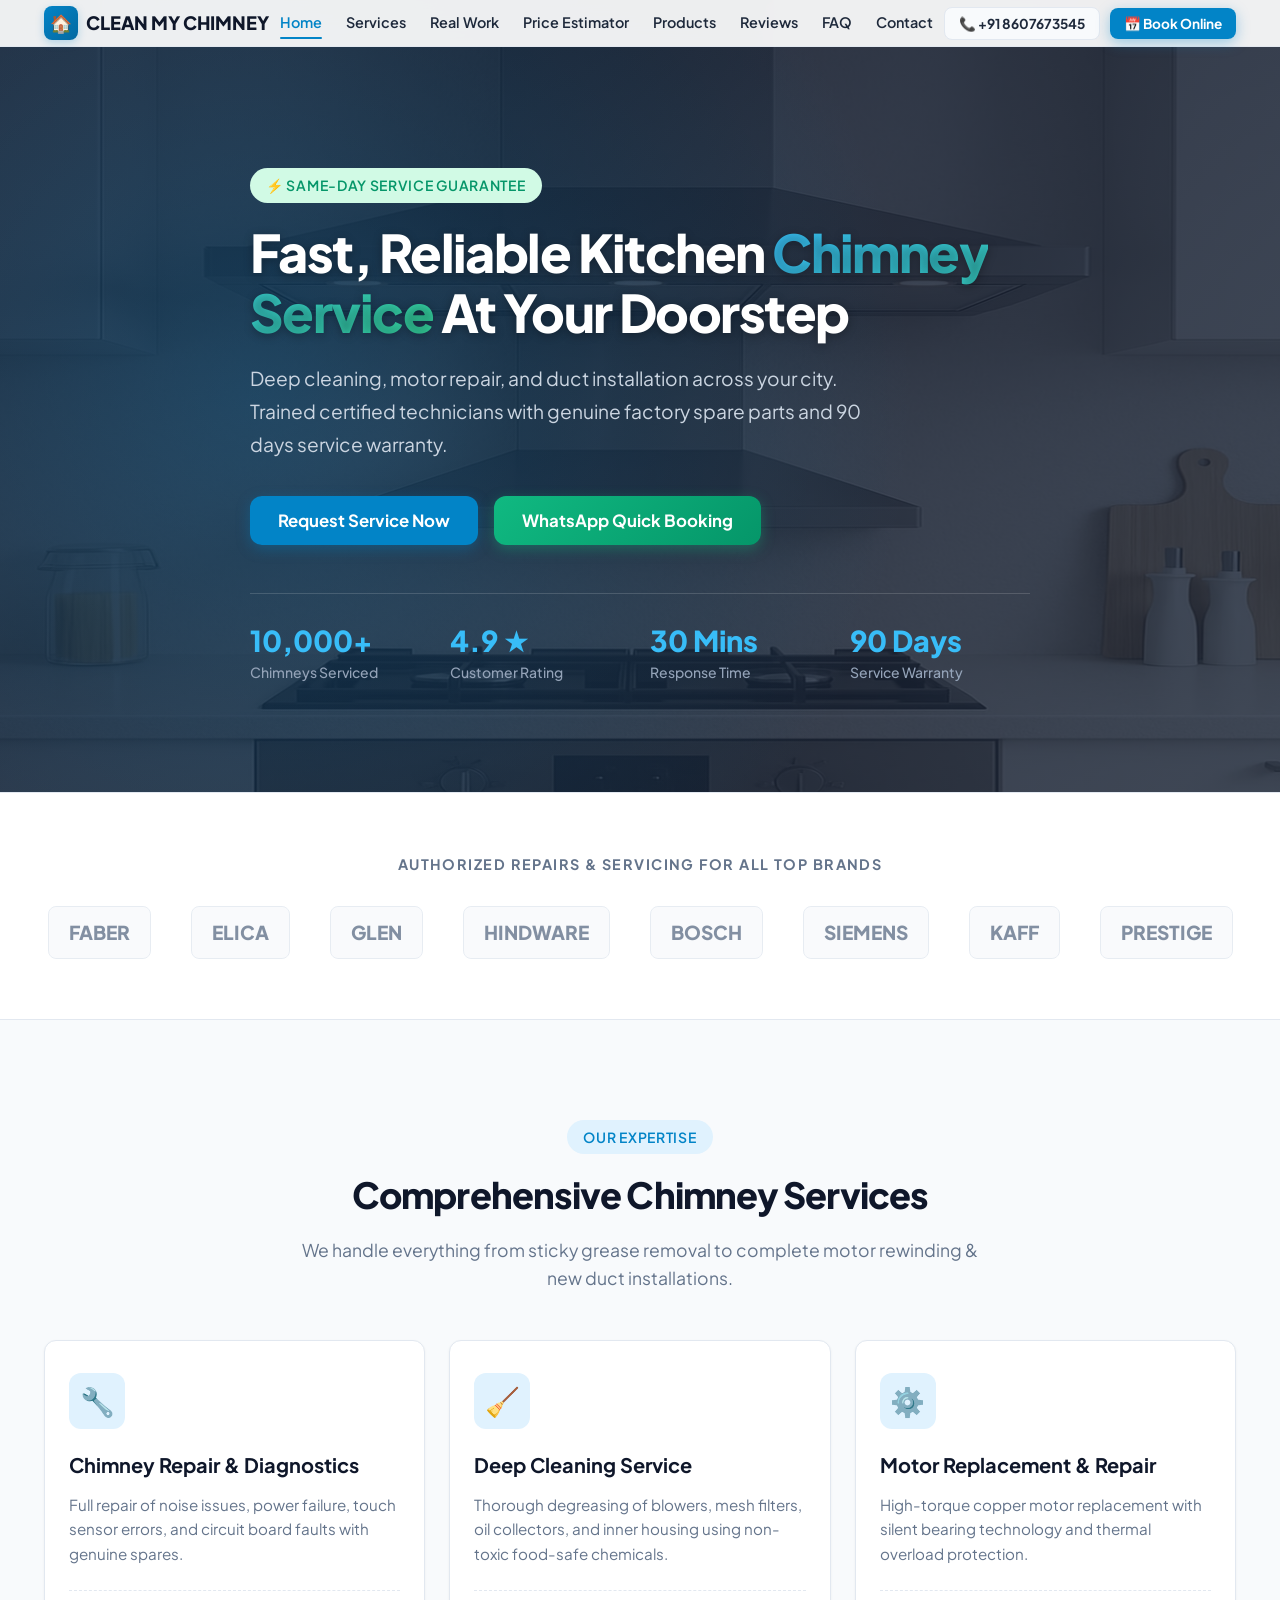
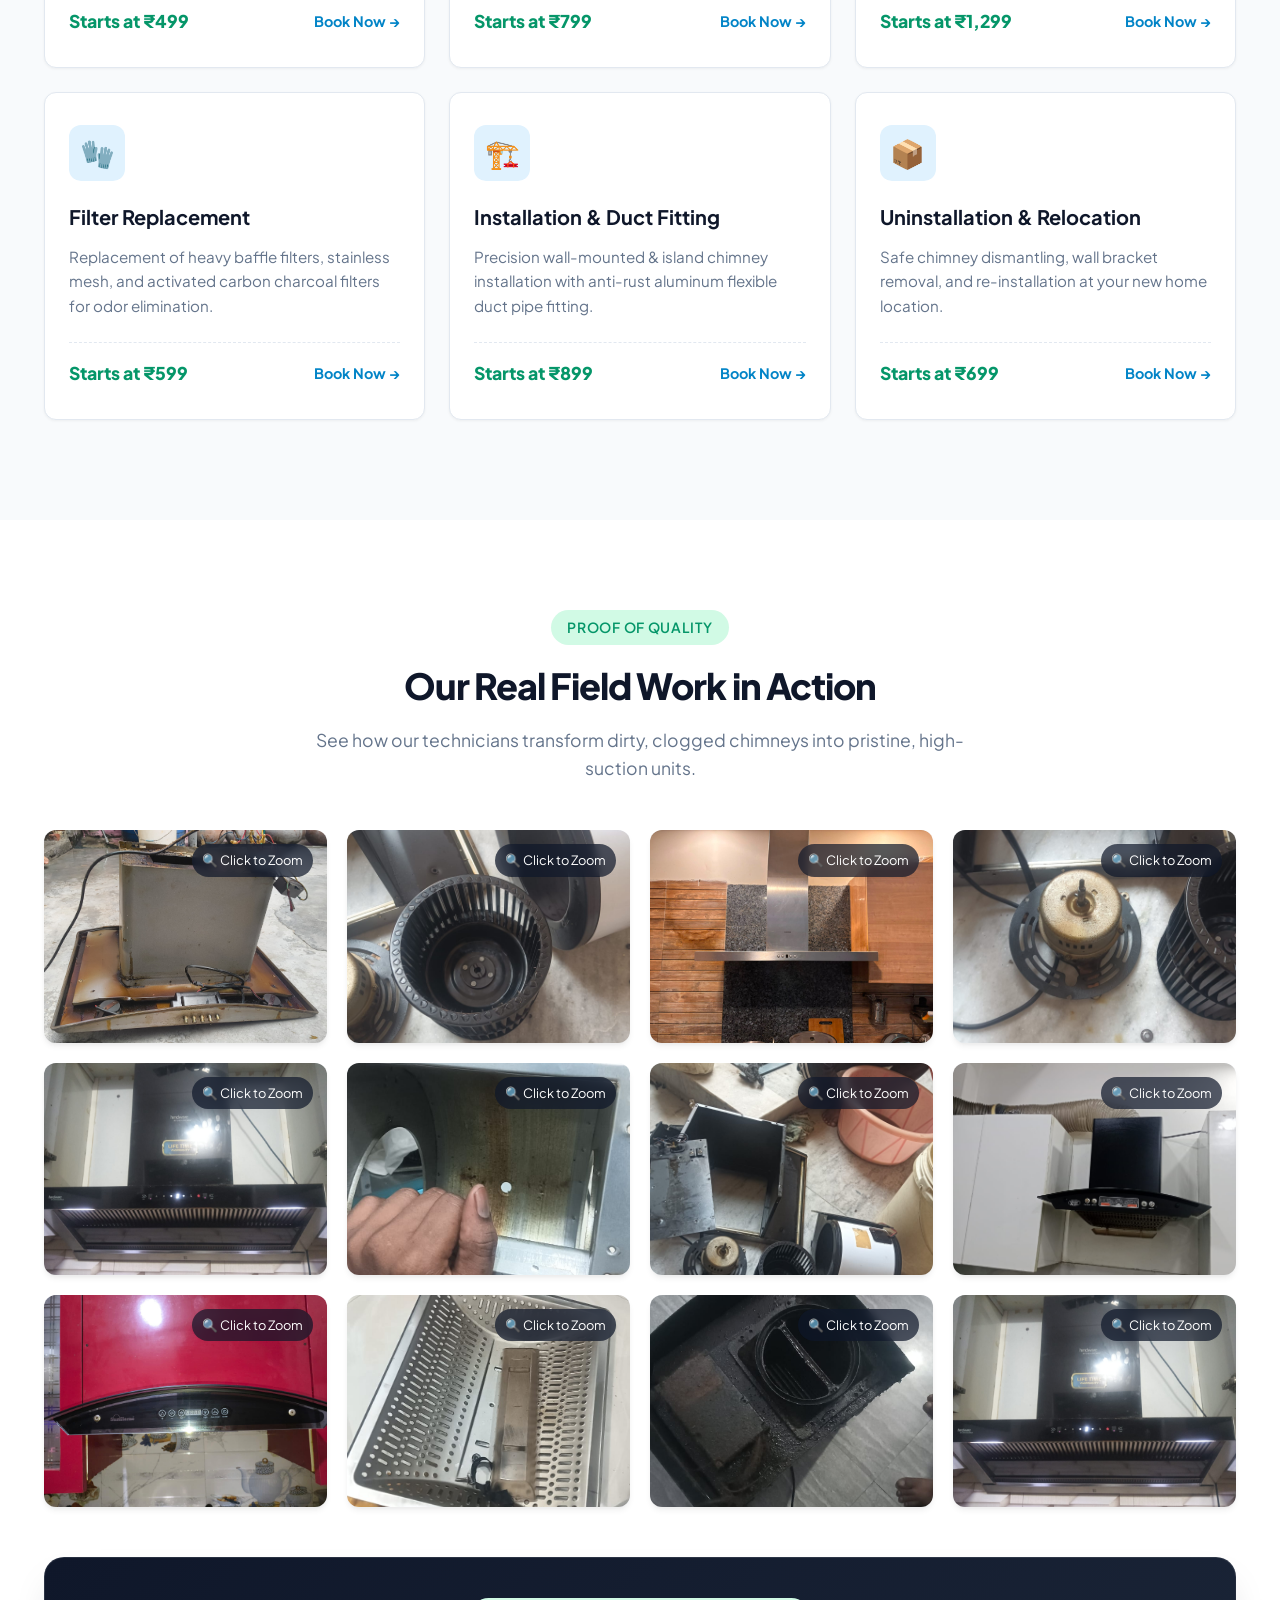
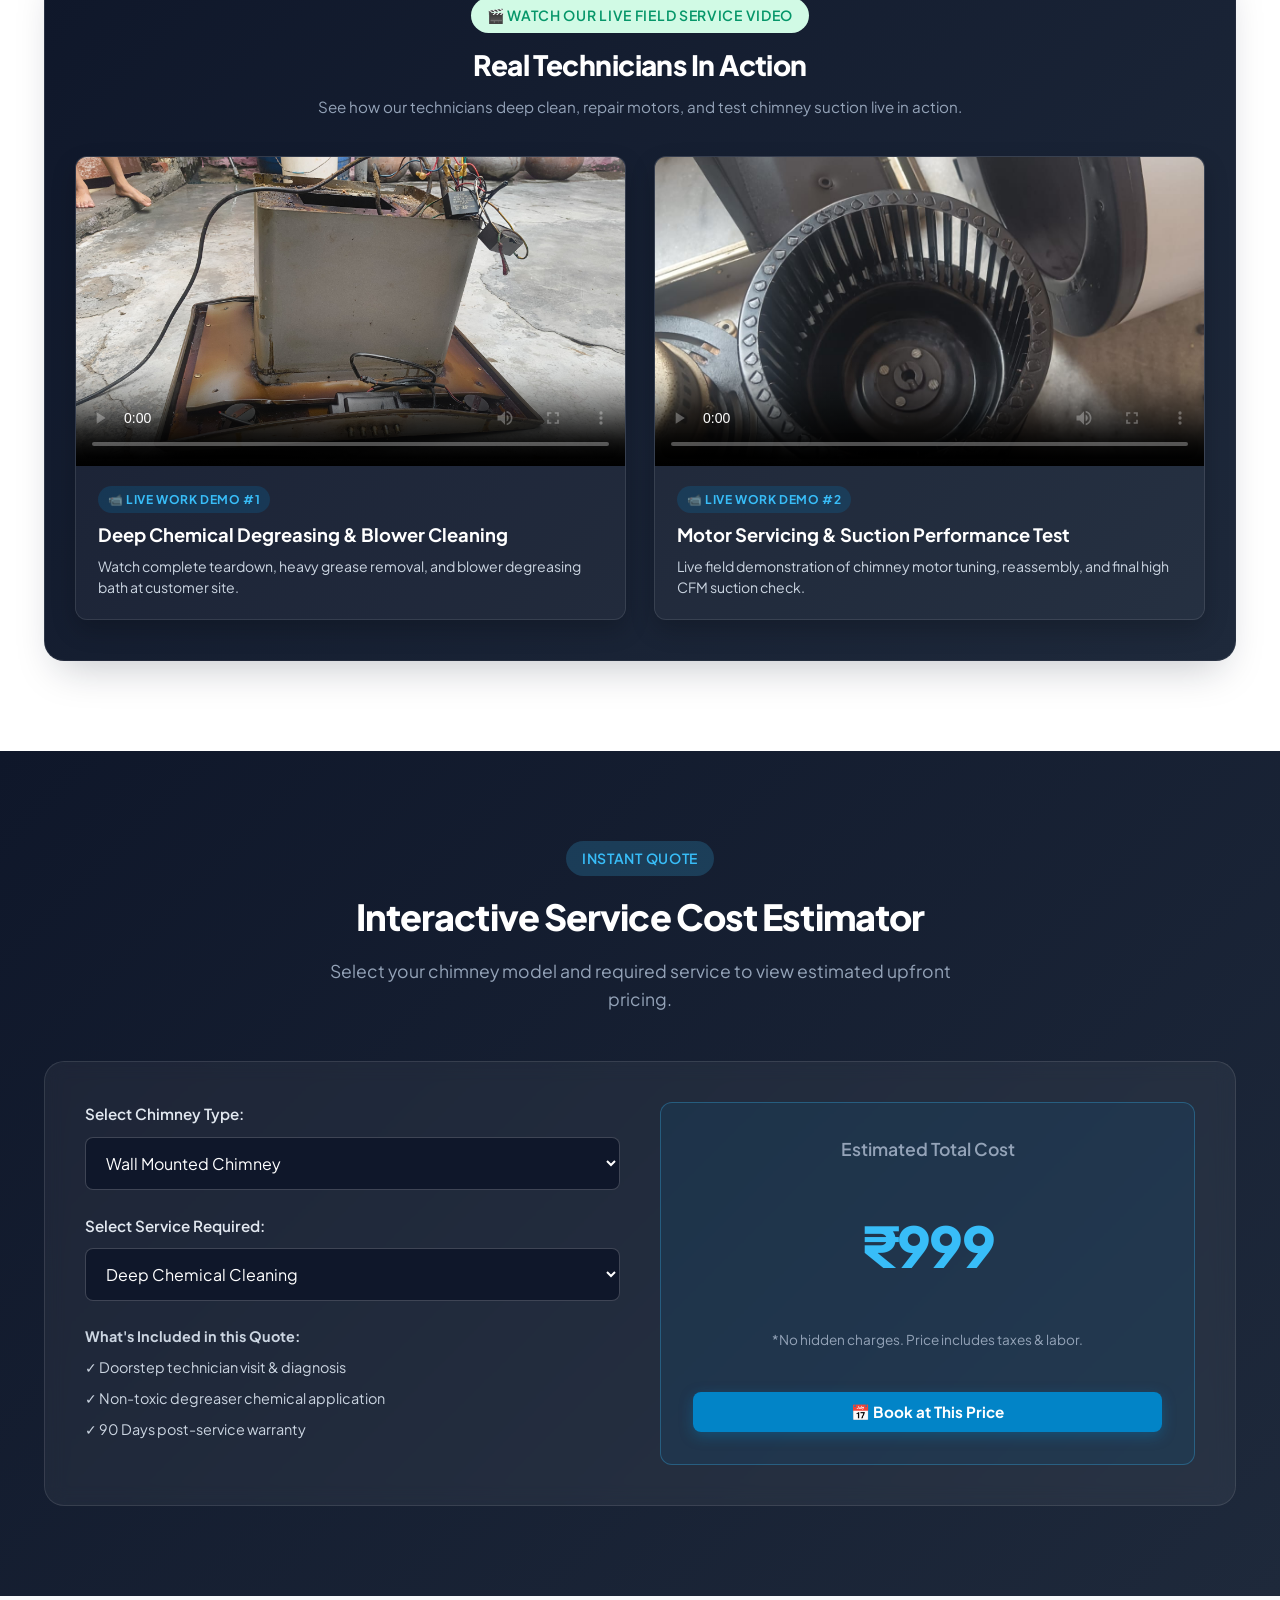
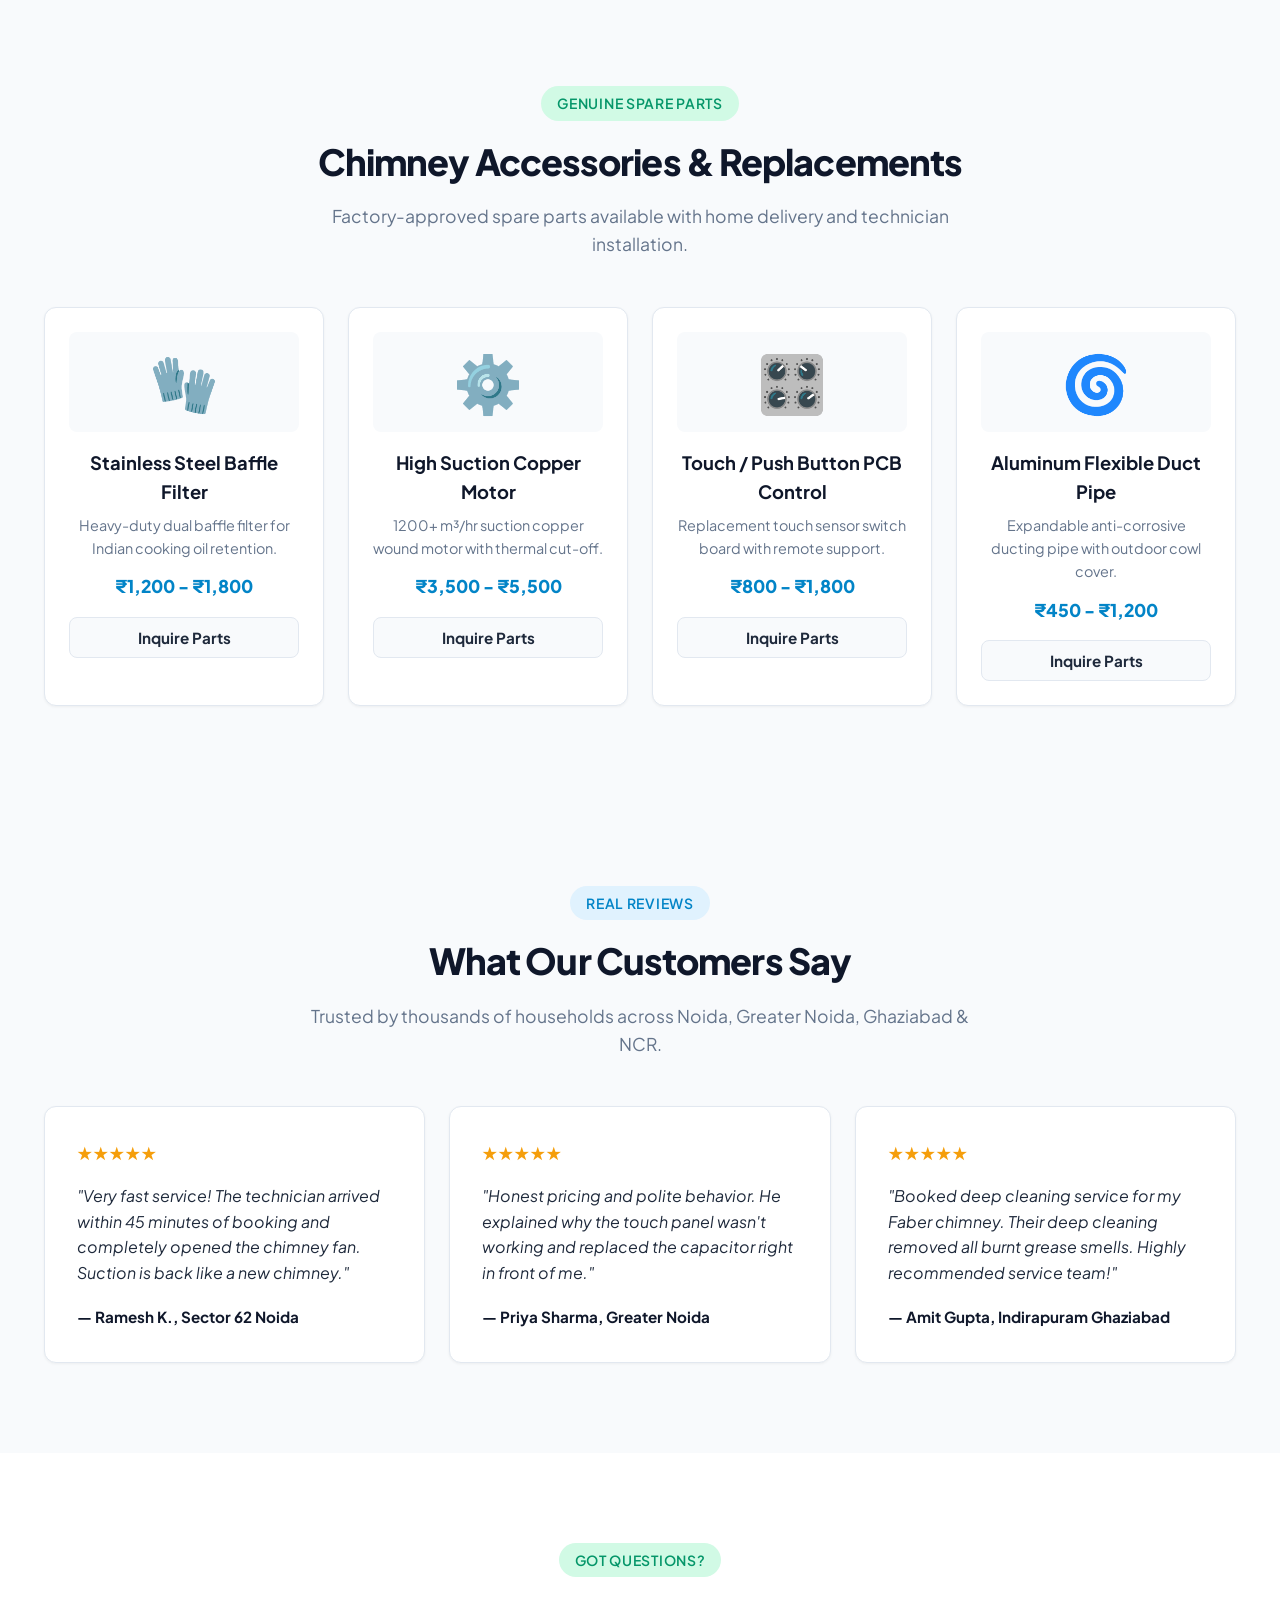
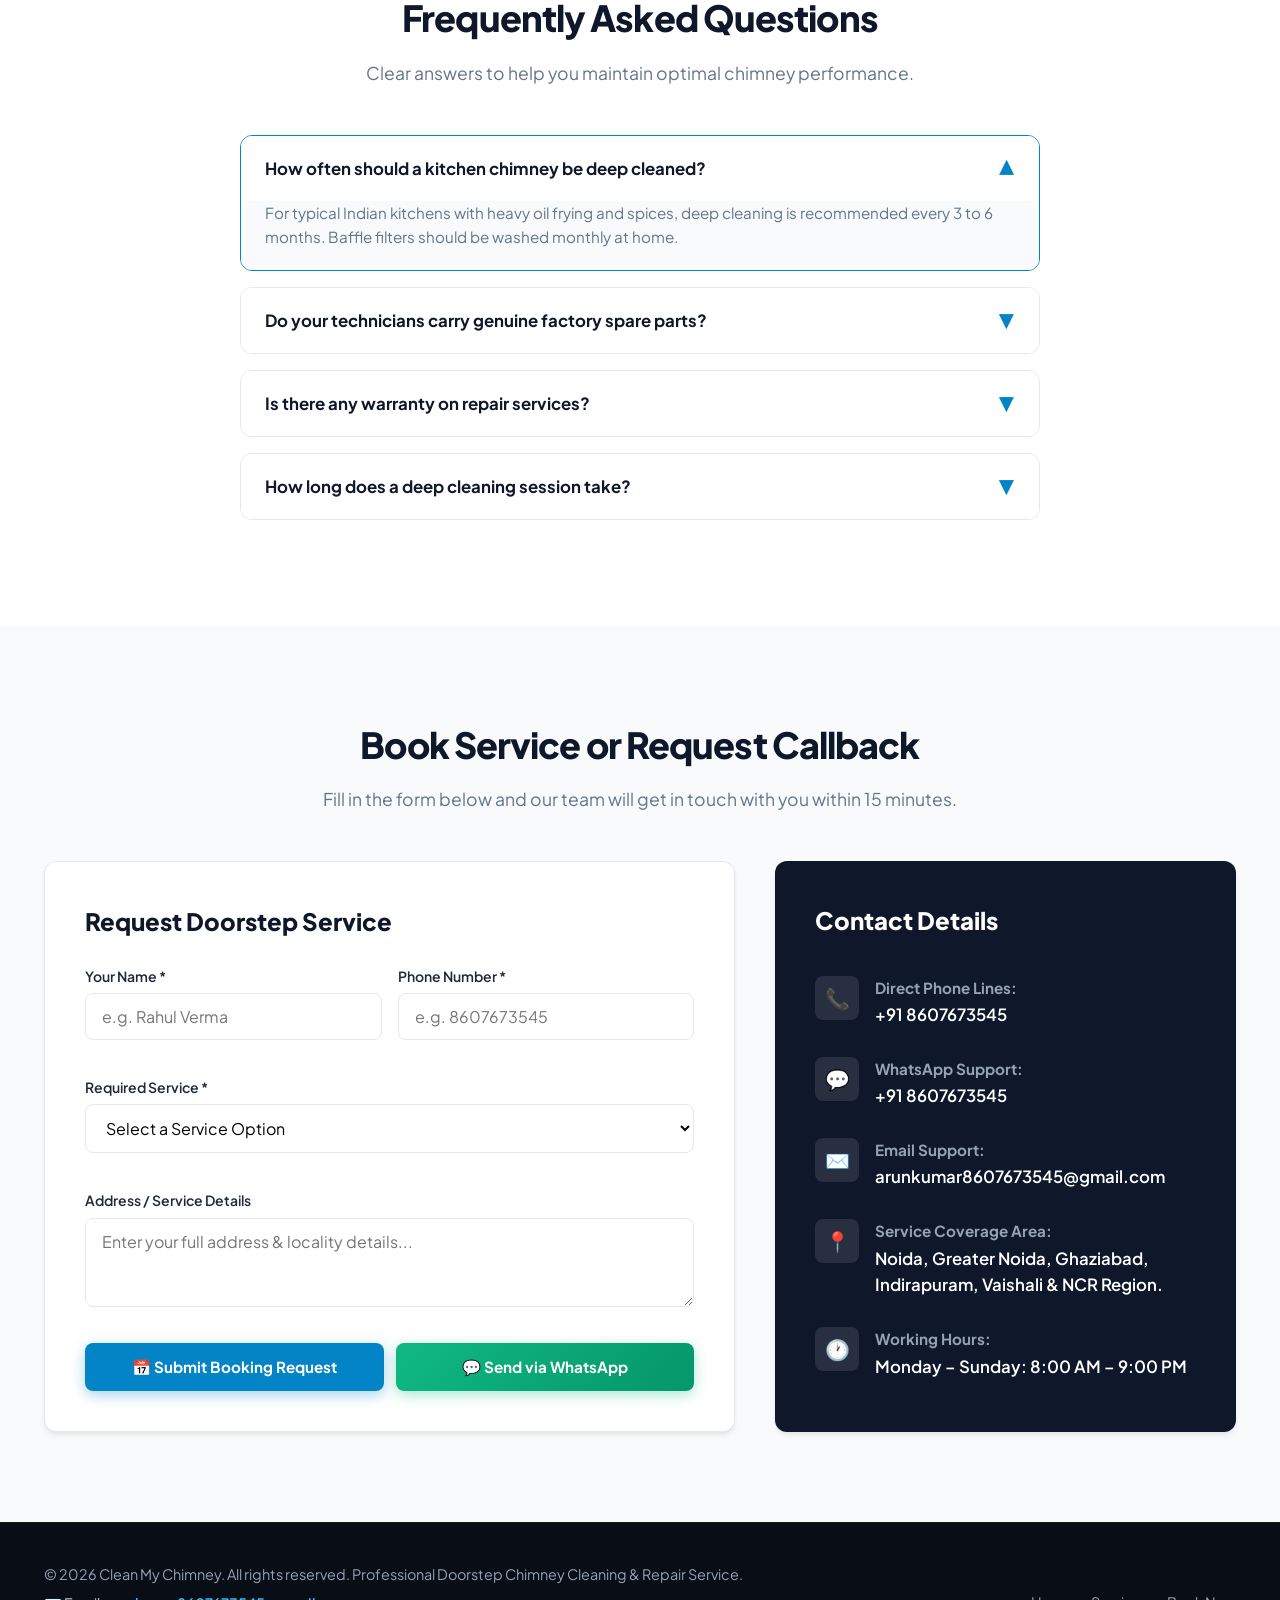
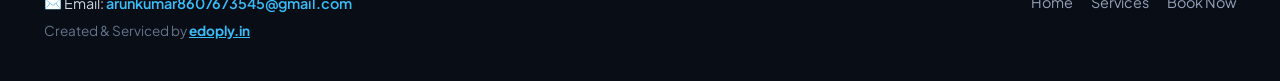
==== index.html @ 0ff50fb3 "Rename clean.html to index.html for default root homepage routing" ====
<!DOCTYPE html>
<html lang="en">

<head>
  <meta charset="UTF-8" />
  <meta name="viewport" content="width=device-width, initial-scale=1.0" />
  <title>Clean My Chimney - Professional Chimney Cleaning, Repair & Service</title>
  <meta name="description"
    content="Fast, door-step kitchen chimney cleaning, motor repair, and duct installation service. Certified technicians, genuine parts, and same-day service." />

  <!-- Fonts -->
  <link rel="preconnect" href="https://fonts.googleapis.com">
  <link rel="preconnect" href="https://fonts.gstatic.com" crossorigin>
  <link href="https://fonts.googleapis.com/css2?family=Plus+Jakarta+Sans:wght@400;500;600;700;800&display=swap"
    rel="stylesheet">

  <!-- Stylesheet -->
  <link rel="stylesheet" href="style/clean.css" />
</head>

<body>
  <!-- Navigation Bar -->
  <nav class="navbar" id="navbar">
    <div class="container">
      <div class="nav-brand" onclick="window.location.href='#home'">
        <span class="logo-icon">🏠</span>
        <span>CLEAN MY CHIMNEY</span>
      </div>

      <div class="nav-menu">
        <a href="#home" class="active">Home</a>
        <a href="#services">Services</a>
        <a href="#gallery">Real Work</a>
        <a href="#calculator">Price Estimator</a>
        <a href="#products">Products</a>
        <a href="#testimonials">Reviews</a>
        <a href="#faq">FAQ</a>
        <a href="#contact">Contact</a>
      </div>

      <div class="nav-buttons">
        <button class="btn btn-phone" onclick="window.location.href='tel:+918607673545'">
          📞 +91 8607673545
        </button>
        <button class="btn btn-book"
          onclick="document.getElementById('contact').scrollIntoView({ behavior: 'smooth' })">
          📅 Book Online
        </button>
      </div>

      <button class="mobile-toggle" id="mobileToggle" aria-label="Toggle Navigation Menu">
        ☰
      </button>
    </div>
  </nav>

  <!-- Mobile Navigation Drawer -->
  <div class="mobile-drawer" id="mobileDrawer">
    <div class="mobile-drawer-header">
      <div class="nav-brand">
        <span class="logo-icon">🏠</span>
        <span>CLEAN MY CHIMNEY</span>
      </div>
      <button class="mobile-drawer-close" id="drawerClose">✕</button>
    </div>
    <div class="mobile-drawer-menu">
      <a href="#home">Home</a>
      <a href="#services">Services</a>
      <a href="#gallery">Real Work Showcase</a>
      <a href="#calculator">Price Estimator</a>
      <a href="#products">Products & Accessories</a>
      <a href="#testimonials">Customer Reviews</a>
      <a href="#faq">Frequently Asked Questions</a>
      <a href="#contact">Contact & Booking</a>
    </div>
    <div style="margin-top: auto; display: flex; flex-direction: column; gap: 10px;">
      <button class="btn btn-phone" onclick="window.location.href='tel:+918607673545'">📞 Call Support</button>
      <button class="btn btn-whatsapp" onclick="window.open('https://wa.me/918607673545', '_blank')">💬 WhatsApp
        Us</button>
    </div>
  </div>
  <div class="drawer-backdrop" id="drawerBackdrop"></div>

  <!-- Hero Section -->
  <section class="hero" id="home">
    <div class="hero-overlay"></div>
    <div class="container">
      <div class="hero-content">
        <div class="hero-badge">
          <span class="badge badge-accent">⚡ Same-Day Service Guarantee</span>
        </div>
        <h1>Fast, Reliable Kitchen <span>Chimney Service</span> At Your Doorstep</h1>
        <p>
          Deep cleaning, motor repair, and duct installation across your city.
          Trained certified technicians with genuine factory spare parts and 90 days service warranty.
        </p>

        <div class="hero-ctas">
          <button class="btn btn-book"
            onclick="document.getElementById('contact').scrollIntoView({ behavior: 'smooth' })">
            Request Service Now
          </button>
          <button class="btn btn-whatsapp"
            onclick="window.open('https://wa.me/918607673545?text=Hi%2C%20I%20want%20to%20book%20a%20Chimney%20Service', '_blank')">
            WhatsApp Quick Booking
          </button>
        </div>

        <div class="stats-bar">
          <div class="stat-item">
            <span class="stat-number">10,000+</span>
            <span class="stat-label">Chimneys Serviced</span>
          </div>
          <div class="stat-item">
            <span class="stat-number">4.9 ★</span>
            <span class="stat-label">Customer Rating</span>
          </div>
          <div class="stat-item">
            <span class="stat-number">30 Mins</span>
            <span class="stat-label">Response Time</span>
          </div>
          <div class="stat-item">
            <span class="stat-number">90 Days</span>
            <span class="stat-label">Service Warranty</span>
          </div>
        </div>
      </div>
    </div>
  </section>

  <!-- Brands Section -->
  <div class="brands-section">
    <div class="container">
      <p class="brands-title">Authorized Repairs & Servicing For All Top Brands</p>
      <div class="brands-flex">
        <span class="brand-pill">FABER</span>
        <span class="brand-pill">ELICA</span>
        <span class="brand-pill">GLEN</span>
        <span class="brand-pill">HINDWARE</span>
        <span class="brand-pill">BOSCH</span>
        <span class="brand-pill">SIEMENS</span>
        <span class="brand-pill">KAFF</span>
        <span class="brand-pill">PRESTIGE</span>
      </div>
    </div>
  </div>

  <!-- Services Section -->
  <section class="services" id="services">
    <div class="container">
      <div class="badge badge-primary" style="margin: 0 auto 12px; display: table;">Our Expertise</div>
      <h2 class="section-title">Comprehensive Chimney Services</h2>
      <p class="section-subtitle">
        We handle everything from sticky grease removal to complete motor rewinding & new duct installations.
      </p>

      <div class="services-grid">
        <div class="service-card">
          <div class="service-icon">🔧</div>
          <h3>Chimney Repair & Diagnostics</h3>
          <p>Full repair of noise issues, power failure, touch sensor errors, and circuit board faults with genuine
            spares.</p>
          <div class="service-card-footer">
            <span class="service-price">Starts at ₹499</span>
            <button class="btn-link" onclick="selectServiceAndBook('repair')">Book Now →</button>
          </div>
        </div>

        <div class="service-card">
          <div class="service-icon">🧹</div>
          <h3>Deep Cleaning Service</h3>
          <p>Thorough degreasing of blowers, mesh filters, oil collectors, and inner housing using non-toxic food-safe
            chemicals.</p>
          <div class="service-card-footer">
            <span class="service-price">Starts at ₹799</span>
            <button class="btn-link" onclick="selectServiceAndBook('cleaning')">Book Now →</button>
          </div>
        </div>

        <div class="service-card">
          <div class="service-icon">⚙️</div>
          <h3>Motor Replacement & Repair</h3>
          <p>High-torque copper motor replacement with silent bearing technology and thermal overload protection.</p>
          <div class="service-card-footer">
            <span class="service-price">Starts at ₹1,299</span>
            <button class="btn-link" onclick="selectServiceAndBook('motor')">Book Now →</button>
          </div>
        </div>


        <div class="service-card">
          <div class="service-icon">🧤</div>
          <h3>Filter Replacement</h3>
          <p>Replacement of heavy baffle filters, stainless mesh, and activated carbon charcoal filters for odor
            elimination.</p>
          <div class="service-card-footer">
            <span class="service-price">Starts at ₹599</span>
            <button class="btn-link" onclick="selectServiceAndBook('filter')">Book Now →</button>
          </div>
        </div>

        <div class="service-card">
          <div class="service-icon">🏗️</div>
          <h3>Installation & Duct Fitting</h3>
          <p>Precision wall-mounted & island chimney installation with anti-rust aluminum flexible duct pipe fitting.
          </p>
          <div class="service-card-footer">
            <span class="service-price">Starts at ₹899</span>
            <button class="btn-link" onclick="selectServiceAndBook('installation')">Book Now →</button>
          </div>
        </div>

        <div class="service-card">
          <div class="service-icon">📦</div>
          <h3>Uninstallation & Relocation</h3>
          <p>Safe chimney dismantling, wall bracket removal, and re-installation at your new home location.</p>
          <div class="service-card-footer">
            <span class="service-price">Starts at ₹699</span>
            <button class="btn-link" onclick="selectServiceAndBook('relocation')">Book Now →</button>
          </div>
        </div>
      </div>
    </div>
  </section>

  <!-- Real Work Showcase Gallery -->
  <section class="gallery-section" id="gallery">
    <div class="container">
      <div class="badge badge-accent" style="margin: 0 auto 12px; display: table;">Proof of Quality</div>
      <h2 class="section-title">Our Real Field Work in Action</h2>
      <p class="section-subtitle">
        See how our technicians transform dirty, clogged chimneys into pristine, high-suction units.
      </p>

      <div class="gallery-grid">
        <div class="gallery-item" data-img="images/1.jpeg" data-title="Deep Chimney Disassembly & Grease Scraping"
          data-desc="Complete teardown of oil-choked hood to restore internal airflow.">
          <img src="images/1.jpeg" alt="Chimney Service Disassembly" loading="lazy" />
          <span class="zoom-badge">🔍 Click to Zoom</span>
          <div class="gallery-overlay">
            <div class="gallery-title">Grease Scraping & Disassembly</div>
            <div class="gallery-desc">Full internal overhaul during servicing</div>
          </div>
        </div>

        <div class="gallery-item" data-img="images/2.jpeg" data-title="Blower Fan & Housing Degreasing"
          data-desc="Removal of heavy carbon sludge from suction fan blades to restore full CFM power.">
          <img src="images/2.jpeg" alt="Blower Fan Cleaning" loading="lazy" />
          <span class="zoom-badge">🔍 Click to Zoom</span>
          <div class="gallery-overlay">
            <div class="gallery-title">Blower Fan & Motor Housing</div>
            <div class="gallery-desc">Deep cleaning of heavy oil build-up</div>
          </div>
        </div>

        <div class="gallery-item" data-img="images/3.jpeg" data-title="Clean Installed Siemens Chimney"
          data-desc="Finished wall-mounted stainless steel chimney installation with pristine wall tiling match.">
          <img src="images/3.jpeg" alt="Installed Siemens Chimney" loading="lazy" />
          <span class="zoom-badge">🔍 Click to Zoom</span>
          <div class="gallery-overlay">
            <div class="gallery-title">Finished Kitchen Installation</div>
            <div class="gallery-desc">Flawless setup with concealed ducting</div>
          </div>
        </div>

        <div class="gallery-item" data-img="images/4.jpeg" data-title="Motor Shaft & Bearing Servicing"
          data-desc="Precision inspection and lubrication of chimney motor rotor to eliminate humming noise.">
          <img src="images/4.jpeg" alt="Motor Shaft Servicing" loading="lazy" />
          <span class="zoom-badge">🔍 Click to Zoom</span>
          <div class="gallery-overlay">
            <div class="gallery-title">Motor & Rotor Tuning</div>
            <div class="gallery-desc">Replacing faulty bearings & noisy motors</div>
          </div>
        </div>

        <div class="gallery-item" data-img="images/5.jpeg" data-title="Chemical Pressure Cleaning & Wash"
          data-desc="Deep degreasing bath and high-pressure chemical wash to dissolve stubborn grease.">
          <img src="images/5.jpeg" alt="Chemical Pressure Cleaning" loading="lazy" />
          <span class="zoom-badge">🔍 Click to Zoom</span>
          <div class="gallery-overlay">
            <div class="gallery-title">Chemical Washing & Degreasing</div>
            <div class="gallery-desc">Removing heavy oil and carbon grime</div>
          </div>
        </div>

        <div class="gallery-item" data-img="images/6.jpeg" data-title="Exhaust Duct Pipe Fitting & Seal"
          data-desc="Fitting durable, anti-rust flexible aluminum ducting pipe for smooth smoke extraction.">
          <img src="images/6.jpeg" alt="Duct Pipe Fitting" loading="lazy" />
          <span class="zoom-badge">🔍 Click to Zoom</span>
          <div class="gallery-overlay">
            <div class="gallery-title">Aluminum Duct Pipe Installation</div>
            <div class="gallery-desc">Leak-proof pipe fitting & outdoor cowl</div>
          </div>
        </div>

        <div class="gallery-item" data-img="images/7.jpeg" data-title="Baffle Filter & Oil Collector Cleaning"
          data-desc="Deep scrubbing and thermal treatment of stainless steel baffle filters.">
          <img src="images/7.jpeg" alt="Baffle Filter Cleaning" loading="lazy" />
          <span class="zoom-badge">🔍 Click to Zoom</span>
          <div class="gallery-overlay">
            <div class="gallery-title">Filter & Oil Tray Restoration</div>
            <div class="gallery-desc">100% degreased baffle filter grid</div>
          </div>
        </div>

        <div class="gallery-item" data-img="images/8.jpeg" data-title="Motor Capacitor & Wiring Repair"
          data-desc="Testing electrical circuit board, switch contacts, and replacing failed capacitor units.">
          <img src="images/8.jpeg" alt="Motor Electrical Wiring Repair" loading="lazy" />
          <span class="zoom-badge">🔍 Click to Zoom</span>
          <div class="gallery-overlay">
            <div class="gallery-title">Circuit & Electrical Repair</div>
            <div class="gallery-desc">Replacing PCB, capacitor & power cord</div>
          </div>
        </div>

        <div class="gallery-item" data-img="images/9.jpeg" data-title="Comprehensive Doorstep Servicing"
          data-desc="Complete breakdown, cleaning, and restoration performed directly at customer doorstep.">
          <img src="images/9.jpeg" alt="Doorstep Service Work" loading="lazy" />
          <span class="zoom-badge">🔍 Click to Zoom</span>
          <div class="gallery-overlay">
            <div class="gallery-title">On-Site Doorstep Service</div>
            <div class="gallery-desc">Professional field work in progress</div>
          </div>
        </div>

        <div class="gallery-item" data-img="images/10.jpeg" data-title="Touch Switch Panel & Auto-Clean Calibration"
          data-desc="Recalibrating motion sensors and touch keypads for smooth speed control.">
          <img src="images/10.jpeg" alt="Touch Control Switch Servicing" loading="lazy" />
          <span class="zoom-badge">🔍 Click to Zoom</span>
          <div class="gallery-overlay">
            <div class="gallery-title">Touch Switch & Sensor Setup</div>
            <div class="gallery-desc">Fixing key responsiveness & motion sensor</div>
          </div>
        </div>

        <div class="gallery-item" data-img="images/11.jpeg" data-title="Final Reassembly & Suction Testing"
          data-desc="Quality check ensuring maximum suction CFM output, silent operation, and zero smoke leak.">
          <img src="images/11.jpeg" alt="Final Reassembly & Testing" loading="lazy" />
          <span class="zoom-badge">🔍 Click to Zoom</span>
          <div class="gallery-overlay">
            <div class="gallery-title">Final Quality & Airflow Check</div>
            <div class="gallery-desc">Restored to factory suction performance</div>
          </div>
        </div>

        <div class="gallery-item" data-img="images/12.jpeg" data-title="Complete Chimney Service & Deep Polish"
          data-desc="Thorough outer body degreasing, glass shining, and post-service sanitation.">
          <img src="images/12.jpeg" alt="Complete Chimney Cleaning & Polish" loading="lazy" />
          <span class="zoom-badge">🔍 Click to Zoom</span>
          <div class="gallery-overlay">
            <div class="gallery-title">Deep Cleaning & Polish Finish</div>
            <div class="gallery-desc">Pristine look & restored suction</div>
          </div>
        </div>
      </div>

      <!-- Featured Video Showcase Grid -->
      <div class="video-showcase-container">
        <div class="video-showcase-header">
          <span class="badge badge-accent">🎬 Watch Our Live Field Service Video</span>
          <h3 class="video-showcase-title">Real Technicians In Action</h3>
          <p class="video-showcase-subtitle">
            See how our technicians deep clean, repair motors, and test chimney suction live in action.
          </p>
        </div>

        <div class="video-grid">
          <div class="video-card">
            <div class="video-wrapper">
              <video controls preload="metadata" poster="images/1.jpeg" playsinline>
                <source src="videos/1.mp4" type="video/mp4" />
                Your browser does not support the video tag.
              </video>
            </div>
            <div class="video-card-body">
              <span class="video-badge">📹 Live Work Demo #1</span>
              <h4>Deep Chemical Degreasing & Blower Cleaning</h4>
              <p>Watch complete teardown, heavy grease removal, and blower degreasing bath at customer site.</p>
            </div>
          </div>

          <div class="video-card">
            <div class="video-wrapper">
              <video controls preload="metadata" poster="images/2.jpeg" playsinline>
                <source src="videos/2.mp4" type="video/mp4" />
                Your browser does not support the video tag.
              </video>
            </div>
            <div class="video-card-body">
              <span class="video-badge">📹 Live Work Demo #2</span>
              <h4>Motor Servicing & Suction Performance Test</h4>
              <p>Live field demonstration of chimney motor tuning, reassembly, and final high CFM suction check.</p>
            </div>
          </div>
        </div>
      </div>
    </div>
  </section>

  <!-- Cost Calculator Section -->
  <section class="calculator-section" id="calculator">
    <div class="container">
      <div class="badge badge-primary"
        style="margin: 0 auto 12px; display: table; background: rgba(56, 189, 248, 0.2); color: #38bdf8;">Instant Quote
      </div>
      <h2 class="section-title">Interactive Service Cost Estimator</h2>
      <p class="section-subtitle">Select your chimney model and required service to view estimated upfront pricing.</p>

      <div class="calc-card">
        <div class="calc-inputs">
          <div class="calc-form-group">
            <label for="calcType">Select Chimney Type:</label>
            <select id="calcType" class="calc-select">
              <option value="wall">Wall Mounted Chimney</option>
              <option value="island">Island Ceiling Chimney</option>
              <option value="straight">Straight Glass / Mesh Hood</option>
              <option value="auto_clean">Auto-Clean Heat / Touch Chimney</option>
            </select>
          </div>

          <div class="calc-form-group">
            <label for="calcService">Select Service Required:</label>
            <select id="calcService" class="calc-select">
              <option value="deep_clean">Deep Chemical Cleaning</option>
              <option value="motor_repair">Motor / Blower Repair</option>
              <option value="duct_install">Duct Pipe Fitting</option>
            </select>
          </div>

          <div class="calc-includes">
            <p><strong>What's Included in this Quote:</strong></p>
            <ul style="margin-top: 8px;">
              <li>✓ Doorstep technician visit & diagnosis</li>
              <li>✓ Non-toxic degreaser chemical application</li>
              <li>✓ 90 Days post-service warranty</li>
            </ul>
          </div>
        </div>

        <div class="calc-result-box">
          <span class="calc-result-title">Estimated Total Cost</span>
          <div class="calc-amount" id="calcAmount">₹999</div>
          <p style="font-size: 0.85rem; color: #94a3b8; margin-bottom: 20px;">*No hidden charges. Price includes taxes &
            labor.</p>
          <button class="btn btn-book" id="calcBookBtn">📅 Book at This Price</button>
        </div>
      </div>
    </div>
  </section>

  <!-- Products Section -->
  <section class="products" id="products">
    <div class="container">
      <div class="badge badge-accent" style="margin: 0 auto 12px; display: table;">Genuine Spare Parts</div>
      <h2 class="section-title">Chimney Accessories & Replacements</h2>
      <p class="section-subtitle">Factory-approved spare parts available with home delivery and technician installation.
      </p>

      <div class="products-grid">
        <div class="product-card">
          <div class="product-image">🧤</div>
          <h3>Stainless Steel Baffle Filter</h3>
          <p style="color: var(--text-muted); font-size: 0.9rem; margin-bottom: 12px;">Heavy-duty dual baffle filter for
            Indian cooking oil retention.</p>
          <div class="price">₹1,200 - ₹1,800</div>
          <button class="btn btn-phone" style="width: 100%;" onclick="selectServiceAndBook('filter')">Inquire
            Parts</button>
        </div>

        <div class="product-card">
          <div class="product-image">⚙️</div>
          <h3>High Suction Copper Motor</h3>
          <p style="color: var(--text-muted); font-size: 0.9rem; margin-bottom: 12px;">1200+ m³/hr suction copper wound
            motor with thermal cut-off.</p>
          <div class="price">₹3,500 - ₹5,500</div>
          <button class="btn btn-phone" style="width: 100%;" onclick="selectServiceAndBook('motor')">Inquire
            Parts</button>
        </div>

        <div class="product-card">
          <div class="product-image">🎛️</div>
          <h3>Touch / Push Button PCB Control</h3>
          <p style="color: var(--text-muted); font-size: 0.9rem; margin-bottom: 12px;">Replacement touch sensor switch
            board with remote support.</p>
          <div class="price">₹800 - ₹1,800</div>
          <button class="btn btn-phone" style="width: 100%;" onclick="selectServiceAndBook('repair')">Inquire
            Parts</button>
        </div>

        <div class="product-card">
          <div class="product-image">🌀</div>
          <h3>Aluminum Flexible Duct Pipe</h3>
          <p style="color: var(--text-muted); font-size: 0.9rem; margin-bottom: 12px;">Expandable anti-corrosive ducting
            pipe with outdoor cowl cover.</p>
          <div class="price">₹450 - ₹1,200</div>
          <button class="btn btn-phone" style="width: 100%;" onclick="selectServiceAndBook('installation')">Inquire
            Parts</button>
        </div>
      </div>
    </div>
  </section>

  <!-- Customer Testimonials Section -->
  <section class="testimonials" id="testimonials">
    <div class="container">
      <div class="badge badge-primary" style="margin: 0 auto 12px; display: table;">Real Reviews</div>
      <h2 class="section-title">What Our Customers Say</h2>
      <p class="section-subtitle">Trusted by thousands of households across Noida, Greater Noida, Ghaziabad & NCR.</p>

      <div class="testimonials-carousel">
        <div class="testimonial-card">
          <div>
            <div class="stars">★★★★★</div>
            <p class="testimonial-text">
              "Very fast service! The technician arrived within 45 minutes of booking and completely opened the chimney
              fan. Suction is back like a new chimney."
            </p>
          </div>
          <p class="testimonial-author">— Ramesh K., Sector 62 Noida</p>
        </div>

        <div class="testimonial-card">
          <div>
            <div class="stars">★★★★★</div>
            <p class="testimonial-text">
              "Honest pricing and polite behavior. He explained why the touch panel wasn't working and replaced the
              capacitor right in front of me."
            </p>
          </div>
          <p class="testimonial-author">— Priya Sharma, Greater Noida</p>
        </div>

        <div class="testimonial-card">
          <div>
            <div class="stars">★★★★★</div>
            <p class="testimonial-text">
              "Booked deep cleaning service for my Faber chimney. Their deep cleaning removed all burnt grease smells. Highly
              recommended service team!"
            </p>
          </div>
          <p class="testimonial-author">— Amit Gupta, Indirapuram Ghaziabad</p>
        </div>
      </div>
    </div>
  </section>

  <!-- FAQ Accordion Section -->
  <section class="faq-section" id="faq">
    <div class="container">
      <div class="badge badge-accent" style="margin: 0 auto 12px; display: table;">Got Questions?</div>
      <h2 class="section-title">Frequently Asked Questions</h2>
      <p class="section-subtitle">Clear answers to help you maintain optimal chimney performance.</p>

      <div class="faq-wrapper">
        <div class="faq-item active">
          <button class="faq-question">
            <span>How often should a kitchen chimney be deep cleaned?</span>
            <span class="faq-icon">▼</span>
          </button>
          <div class="faq-answer">
            For typical Indian kitchens with heavy oil frying and spices, deep cleaning is recommended every 3 to 6
            months. Baffle filters should be washed monthly at home.
          </div>
        </div>

        <div class="faq-item">
          <button class="faq-question">
            <span>Do your technicians carry genuine factory spare parts?</span>
            <span class="faq-icon">▼</span>
          </button>
          <div class="faq-answer">
            Yes, our technicians arrive equipped with OEM-certified motors, capacitors, baffle filters, carbon filters,
            and PCB touch switches for all major brands like Faber, Elica, Glen, Hindware, and Kaff.
          </div>
        </div>

        <div class="faq-item">
          <button class="faq-question">
            <span>Is there any warranty on repair services?</span>
            <span class="faq-icon">▼</span>
          </button>
          <div class="faq-answer">
            All our repair services come with a 90-day warranty on workmanship and 1-year manufacturer warranty on
            replaced motors and electrical components.
          </div>
        </div>

        <div class="faq-item">
          <button class="faq-question">
            <span>How long does a deep cleaning session take?</span>
            <span class="faq-icon">▼</span>
          </button>
          <div class="faq-answer">
            A thorough deep cleaning takes approximately 45 to 60 minutes. The technician completely opens the blower
            housing, cleans all oil traps, and reassembles it cleanly.
          </div>
        </div>
      </div>
    </div>
  </section>

  <!-- Contact & Booking Section -->
  <section class="contact" id="contact">
    <div class="container">
      <h2 class="section-title">Book Service or Request Callback</h2>
      <p class="section-subtitle">Fill in the form below and our team will get in touch with you within 15 minutes.</p>

      <div class="contact-wrapper">
        <div class="contact-form">
          <h3>Request Doorstep Service</h3>
          <form id="contactForm">
            <div class="form-grid">
              <div class="form-group">
                <label for="name">Your Name *</label>
                <input type="text" id="name" placeholder="e.g. Rahul Verma" required />
              </div>

              <div class="form-group">
                <label for="phone">Phone Number *</label>
                <input type="tel" id="phone" placeholder="e.g. 8607673545" required />
              </div>

              <div class="form-group full-width">
                <label for="service">Required Service *</label>
                <select id="service" required>
                  <option value="">Select a Service Option</option>
                  <option value="cleaning">🧹 Deep Chimney Cleaning (₹799+)</option>
                  <option value="repair">🔧 Repair & Fault Diagnosis (₹499+)</option>
                  <option value="motor">⚙️ Motor Repair / Replacement (₹1,299+)</option>
                  <option value="installation">🏗️ Duct Fitting & Installation (₹899+)</option>
                  <option value="filter">🧤 Filter Replacement (₹599+)</option>
                  <option value="relocation">📦 Uninstallation & Relocation (₹699+)</option>
                </select>
              </div>

              <div class="form-group full-width">
                <label for="message">Address / Service Details</label>
                <textarea id="message" rows="3" placeholder="Enter your full address & locality details..."></textarea>
              </div>
            </div>

            <div class="btn-form-group">
              <button type="submit" class="btn btn-primary">📅 Submit Booking Request</button>
              <button type="button" class="btn btn-whatsapp" id="btnWhatsApp">💬 Send via WhatsApp</button>
            </div>
          </form>
        </div>

        <div class="contact-info">
          <h3>Contact Details</h3>

          <div class="info-item">
            <div class="info-icon">📞</div>
            <div class="info-text">
              <strong>Direct Phone Lines:</strong>
              <a href="tel:+918607673545">+91 8607673545</a>
            </div>
          </div>

          <div class="info-item">
            <div class="info-icon">💬</div>
            <div class="info-text">
              <strong>WhatsApp Support:</strong>
              <a href="https://wa.me/918607673545" target="_blank">+91 8607673545</a>
            </div>
          </div>

          <div class="info-item">
            <div class="info-icon">✉️</div>
            <div class="info-text">
              <strong>Email Support:</strong>
              <a href="mailto:arunkumar8607673545@gmail.com">arunkumar8607673545@gmail.com</a>
            </div>
          </div>

          <div class="info-item">
            <div class="info-icon">📍</div>
            <div class="info-text">
              <strong>Service Coverage Area:</strong>
              <p>Noida, Greater Noida, Ghaziabad, Indirapuram, Vaishali & NCR Region.</p>
            </div>
          </div>

          <div class="info-item">
            <div class="info-icon">🕐</div>
            <div class="info-text">
              <strong>Working Hours:</strong>
              <p>Monday – Sunday: 8:00 AM – 9:00 PM</p>
            </div>
          </div>
        </div>
      </div>
    </div>
  </section>

  <!-- Footer -->
  <footer class="footer">
    <div class="container">
      <div class="footer-info">
        <p>&copy; 2026 Clean My Chimney. All rights reserved. Professional Doorstep Chimney Cleaning & Repair Service.</p>
        <p class="footer-email">
          ✉️ Email: <a href="mailto:arunkumar8607673545@gmail.com" class="footer-email-link">arunkumar8607673545@gmail.com</a>
        </p>
        <p class="footer-credit">
          Created & Serviced by <a href="https://edoply.in" target="_blank" rel="noopener noreferrer" class="credit-link">edoply.in</a>
        </p>
      </div>
      <div class="footer-links">
        <a href="#home" style="margin-right: 16px;">Home</a>
        <a href="#services" style="margin-right: 16px;">Services</a>
        <a href="#contact">Book Now</a>
      </div>
    </div>
  </footer>

  <!-- Mobile Sticky Bottom Action Bar -->
  <div class="mobile-sticky-bar">
    <button class="btn btn-phone" onclick="window.location.href='tel:+918607673545'">📞 Call Now</button>
    <button class="btn btn-whatsapp"
      onclick="window.open('https://wa.me/918607673545?text=Hi%2C%20I%20want%20to%20book%20a%20Chimney%20Service', '_blank')">💬
      WhatsApp</button>
  </div>

  <!-- Image Lightbox Modal -->
  <div class="lightbox-modal" id="lightboxModal">
    <div class="lightbox-content">
      <button class="lightbox-close" id="lightboxClose">✕</button>
      <img src="" alt="Service Lightbox Preview" class="lightbox-img" id="lightboxImg" />
      <div class="lightbox-caption">
        <h4 id="lightboxTitle">Service Preview</h4>
        <p id="lightboxDesc">Detailed field snapshot of chimney servicing.</p>
      </div>
    </div>
  </div>

  <!-- Toast Notification Container -->
  <div class="toast-notification" id="toastNotification">
    <span style="font-size: 1.25rem;">✅</span>
    <span id="toastMsg">Your booking request has been submitted successfully!</span>
  </div>

  <!-- Script -->
  <script src="style/clean.js"></script>
</body>

</html>
---- style/clean.css ----
/* ==========================================================================
   Clean My Chimney - Primary Stylesheet
   ========================================================================== */

/* Design Tokens & CSS Variables */
:root {
  --primary: #0284c7;
  --primary-hover: #0369a1;
  --primary-light: #e0f2fe;
  --accent: #10b981;
  --accent-hover: #059669;
  --accent-light: #d1fae5;
  --dark-bg: #0f172a;
  --dark-surface: #1e293b;
  --dark-text: #f8fafc;
  --text-main: #1e293b;
  --text-muted: #64748b;
  --text-light: #94a3b8;
  --bg-main: #f8fafc;
  --bg-card: #ffffff;
  --border: #e2e8f0;
  --border-focus: #38bdf8;

  --shadow-sm: 0 1px 3px rgba(0, 0, 0, 0.05);
  --shadow-md: 0 4px 6px -1px rgba(0, 0, 0, 0.07), 0 2px 4px -1px rgba(0, 0, 0, 0.04);
  --shadow-lg: 0 10px 25px -5px rgba(0, 0, 0, 0.1), 0 8px 10px -6px rgba(0, 0, 0, 0.05);
  --shadow-xl: 0 20px 30px -10px rgba(2, 132, 199, 0.15);

  --radius-sm: 8px;
  --radius-md: 12px;
  --radius-lg: 20px;
  --radius-full: 9999px;

  --transition-fast: 0.2s ease;
  --transition-normal: 0.3s ease;
}

/* Reset & Base Styles */
*,
*::before,
*::after {
  box-sizing: border-box;
  margin: 0;
  padding: 0;
}

html {
  scroll-behavior: smooth;
  font-family: 'Plus Jakarta Sans', -apple-system, BlinkMacSystemFont, 'Segoe UI', Roboto, sans-serif;
  color: var(--text-main);
  background-color: var(--bg-main);
  line-height: 1.6;
}

body {
  overflow-x: hidden;
}

img {
  max-width: 100%;
  height: auto;
  display: block;
}

a {
  color: inherit;
  text-decoration: none;
}

button,
input,
select,
textarea {
  font-family: inherit;
  font-size: inherit;
}

/* Container */
.container {
  max-width: 1240px;
  margin: 0 auto;
  padding: 0 24px;
}

/* Typography Utilities */
.section-title {
  font-size: 2.25rem;
  font-weight: 800;
  text-align: center;
  color: var(--dark-bg);
  letter-spacing: -0.025em;
  margin-bottom: 12px;
}

.section-subtitle {
  font-size: 1.1rem;
  text-align: center;
  color: var(--text-muted);
  max-width: 680px;
  margin: 0 auto 48px;
}

.badge {
  display: inline-flex;
  align-items: center;
  gap: 6px;
  padding: 6px 16px;
  border-radius: var(--radius-full);
  font-size: 0.875rem;
  font-weight: 600;
  text-transform: uppercase;
  letter-spacing: 0.05em;
}

.badge-primary {
  background: var(--primary-light);
  color: var(--primary);
}

.badge-accent {
  background: var(--accent-light);
  color: var(--accent-hover);
}

/* ==========================================================================
   Navbar Section
   ========================================================================== */
.navbar {
  position: fixed;
  top: 0;
  left: 0;
  right: 0;
  z-index: 1000;
  background: rgba(255, 255, 255, 0.92);
  backdrop-filter: blur(12px);
  -webkit-backdrop-filter: blur(12px);
  border-bottom: 1px solid rgba(226, 232, 240, 0.8);
  transition: all var(--transition-normal);
  padding: 6px 0;
}

.navbar.scrolled {
  box-shadow: var(--shadow-md);
  padding: 4px 0;
  background: rgba(255, 255, 255, 0.98);
}

.navbar .container {
  display: flex;
  align-items: center;
  justify-content: space-between;
}

.nav-brand {
  display: flex;
  align-items: center;
  gap: 8px;
  font-size: 1.15rem;
  font-weight: 800;
  color: var(--dark-bg);
  cursor: pointer;
}

.nav-brand span.logo-icon {
  width: 34px;
  height: 34px;
  background: linear-gradient(135deg, var(--primary) 0%, #0369a1 100%);
  color: #fff;
  border-radius: var(--radius-sm);
  display: flex;
  align-items: center;
  justify-content: center;
  font-size: 1.1rem;
  box-shadow: 0 3px 8px rgba(2, 132, 199, 0.25);
}

.nav-menu {
  display: flex;
  align-items: center;
  gap: 24px;
}

.nav-menu a {
  font-size: 0.9rem;
  font-weight: 600;
  color: var(--text-main);
  transition: color var(--transition-fast);
  position: relative;
}

.nav-menu a:hover,
.nav-menu a.active {
  color: var(--primary);
}

.nav-menu a.active::after {
  content: '';
  position: absolute;
  bottom: -4px;
  left: 0;
  right: 0;
  height: 2px;
  background: var(--primary);
  border-radius: 2px;
}

.nav-buttons {
  display: flex;
  align-items: center;
  gap: 10px;
}

.navbar .btn {
  padding: 7px 14px;
  font-size: 0.85rem;
  border-radius: var(--radius-sm);
}

.btn {
  display: inline-flex;
  align-items: center;
  justify-content: center;
  gap: 8px;
  padding: 10px 20px;
  border-radius: var(--radius-sm);
  font-size: 0.95rem;
  font-weight: 700;
  cursor: pointer;
  border: none;
  transition: all var(--transition-fast);
}

.btn-phone {
  background: var(--bg-main);
  color: var(--text-main);
  border: 1px solid var(--border);
}

.btn-phone:hover {
  background: var(--primary-light);
  color: var(--primary);
  border-color: var(--primary);
}

.btn-book,
.btn-primary {
  background: linear-gradient(135deg, var(--primary) 0%, #0284c7 100%);
  color: white;
  box-shadow: 0 4px 14px rgba(2, 132, 199, 0.35);
}

.btn-book:hover,
.btn-primary:hover {
  background: linear-gradient(135deg, #0369a1 0%, #0284c7 100%);
  transform: translateY(-2px);
  box-shadow: 0 6px 20px rgba(2, 132, 199, 0.45);
}

.btn-whatsapp {
  background: linear-gradient(135deg, #10b981 0%, #059669 100%);
  color: white;
  box-shadow: 0 4px 14px rgba(16, 185, 129, 0.35);
}

.btn-whatsapp:hover {
  background: linear-gradient(135deg, #059669 0%, #047857 100%);
  transform: translateY(-2px);
  box-shadow: 0 6px 20px rgba(16, 185, 129, 0.45);
}

.mobile-toggle {
  display: none;
  background: none;
  border: none;
  font-size: 1.5rem;
  color: var(--text-main);
  cursor: pointer;
  padding: 6px;
}

/* Mobile Drawer */
.mobile-drawer {
  position: fixed;
  top: 0;
  right: -100%;
  width: 280px;
  height: 100vh;
  background: #ffffff;
  z-index: 1050;
  box-shadow: -5px 0 25px rgba(0, 0, 0, 0.15);
  transition: right 0.3s ease;
  padding: 30px 24px;
  display: flex;
  flex-direction: column;
}

.mobile-drawer.open {
  right: 0;
}

.mobile-drawer-header {
  display: flex;
  align-items: center;
  justify-content: space-between;
  margin-bottom: 30px;
  padding-bottom: 16px;
  border-bottom: 1px solid var(--border);
}

.mobile-drawer-close {
  background: none;
  border: none;
  font-size: 1.5rem;
  cursor: pointer;
  color: var(--text-muted);
}

.mobile-drawer-menu {
  display: flex;
  flex-direction: column;
  gap: 20px;
}

.mobile-drawer-menu a {
  font-size: 1.1rem;
  font-weight: 600;
  color: var(--text-main);
}

.drawer-backdrop {
  position: fixed;
  inset: 0;
  background: rgba(15, 23, 42, 0.5);
  z-index: 1040;
  opacity: 0;
  pointer-events: none;
  transition: opacity 0.3s ease;
}

.drawer-backdrop.open {
  opacity: 1;
  pointer-events: auto;
}

/* ==========================================================================
   Hero Section
   ========================================================================== */
.hero {
  position: relative;
  padding: 160px 0 100px;
  background: linear-gradient(135deg, rgba(15, 23, 42, 0.88) 0%, rgba(30, 41, 59, 0.82) 100%),
    url('../images/hero.webp') center/cover no-repeat;
  color: rgb(243, 247, 243);
  min-height: 88vh;
  display: flex;
  align-items: center;
  overflow: hidden;
}

.hero-overlay {
  position: absolute;
  inset: 0;
  background: radial-gradient(circle at 20% 50%, rgba(2, 132, 199, 0.25) 0%, transparent 60%);
  pointer-events: none;
}

.hero-content {
  position: relative;
  z-index: 2;
  max-width: 780px;
}

.hero-badge {
  margin-bottom: 20px;
}

.hero h1 {
  font-size: 3.25rem;
  font-weight: 800;
  line-height: 1.15;
  letter-spacing: -0.03em;
  margin-bottom: 20px;
  color: #ffffff;
  text-shadow: 0 2px 10px rgba(0, 0, 0, 0.3);
}

.hero h1 span {
  background: linear-gradient(135deg, #38bdf8 0%, #34d399 100%);
  -webkit-background-clip: text;
  -webkit-text-fill-color: transparent;
}

.hero p {
  font-size: 1.2rem;
  color: #cbd5e1;
  margin-bottom: 36px;
  max-width: 640px;
  line-height: 1.7;
}

.hero-ctas {
  display: flex;
  flex-wrap: wrap;
  gap: 16px;
  margin-bottom: 48px;
}

.hero-ctas .btn {
  padding: 14px 28px;
  font-size: 1.05rem;
  border-radius: var(--radius-md);
}

/* Stats Bar */
.stats-bar {
  display: grid;
  grid-template-columns: repeat(4, 1fr);
  gap: 20px;
  padding-top: 32px;
  border-top: 1px solid rgba(255, 255, 255, 0.15);
}

.stat-item {
  display: flex;
  flex-direction: column;
}

.stat-number {
  font-size: 1.8rem;
  font-weight: 800;
  color: #38bdf8;
  line-height: 1;
  margin-bottom: 6px;
}

.stat-label {
  font-size: 0.875rem;
  color: #94a3b8;
  font-weight: 500;
}

/* ==========================================================================
   Services Section
   ========================================================================== */
.services {
  padding: 100px 0;
  background-color: var(--bg-main);
}

.services-grid {
  display: grid;
  grid-template-columns: repeat(3, 1fr);
  gap: 24px;
}

.service-card {
  background: var(--bg-card);
  border: 1px solid var(--border);
  border-radius: var(--radius-md);
  padding: 32px 24px;
  transition: all var(--transition-normal);
  position: relative;
  display: flex;
  flex-direction: column;
  box-shadow: var(--shadow-sm);
}

.service-card:hover {
  transform: translateY(-6px);
  box-shadow: var(--shadow-xl);
  border-color: rgba(2, 132, 199, 0.3);
}

.service-icon {
  width: 56px;
  height: 56px;
  border-radius: var(--radius-md);
  background: var(--primary-light);
  color: var(--primary);
  display: flex;
  align-items: center;
  justify-content: center;
  font-size: 1.75rem;
  margin-bottom: 20px;
}

.service-card h3 {
  font-size: 1.25rem;
  font-weight: 700;
  margin-bottom: 12px;
  color: var(--dark-bg);
}

.service-card p {
  color: var(--text-muted);
  font-size: 0.95rem;
  margin-bottom: 24px;
  flex-grow: 1;
}

.service-card-footer {
  display: flex;
  align-items: center;
  justify-content: space-between;
  padding-top: 16px;
  border-top: 1px dashed var(--border);
}

.service-price {
  font-size: 1.1rem;
  font-weight: 800;
  color: var(--accent-hover);
}

.btn-link {
  background: none;
  border: none;
  color: var(--primary);
  font-weight: 700;
  font-size: 0.9rem;
  cursor: pointer;
  display: flex;
  align-items: center;
  gap: 4px;
}

.btn-link:hover {
  color: var(--primary-hover);
  text-decoration: underline;
}

/* ==========================================================================
   Real Work Gallery Section
   ========================================================================== */
.gallery-section {
  padding: 90px 0;
  background: #ffffff;
}

.gallery-grid {
  display: grid;
  grid-template-columns: repeat(auto-fit, minmax(260px, 1fr));
  gap: 20px;
}

.gallery-item {
  position: relative;
  border-radius: var(--radius-md);
  overflow: hidden;
  box-shadow: var(--shadow-md);
  cursor: pointer;
  aspect-ratio: 4 / 3;
  background: #f1f5f9;
}

.gallery-item img {
  width: 100%;
  height: 100%;
  object-fit: cover;
  transition: transform 0.4s ease;
}

.gallery-item:hover img {
  transform: scale(1.08);
}

.gallery-overlay {
  position: absolute;
  inset: 0;
  background: linear-gradient(to top, rgba(15, 23, 42, 0.85) 0%, transparent 60%);
  display: flex;
  flex-direction: column;
  justify-content: flex-end;
  padding: 20px;
  color: white;
  opacity: 0;
  transition: opacity 0.3s ease;
}

.gallery-item:hover .gallery-overlay {
  opacity: 1;
}

.gallery-title {
  font-weight: 700;
  font-size: 1.05rem;
}

.gallery-desc {
  font-size: 0.85rem;
  color: #cbd5e1;
}

.zoom-badge {
  position: absolute;
  top: 14px;
  right: 14px;
  background: rgba(15, 23, 42, 0.7);
  color: #fff;
  padding: 6px 10px;
  border-radius: var(--radius-full);
  font-size: 0.8rem;
  backdrop-filter: blur(4px);
}

/* Featured Video Showcase Section */
.video-showcase-container {
  margin-top: 50px;
  padding: 40px 30px;
  background: linear-gradient(135deg, #0f172a 0%, #1e293b 100%);
  border-radius: var(--radius-lg);
  color: #ffffff;
  box-shadow: 0 20px 40px -15px rgba(15, 23, 42, 0.25);
  border: 1px solid rgba(255, 255, 255, 0.08);
}

.video-showcase-header {
  text-align: center;
  max-width: 680px;
  margin: 0 auto 36px;
}

.video-showcase-title {
  font-size: 1.75rem;
  font-weight: 800;
  color: #ffffff;
  margin: 10px 0 8px;
  letter-spacing: -0.02em;
}

.video-showcase-subtitle {
  font-size: 0.95rem;
  color: #94a3b8;
  line-height: 1.6;
}

.video-grid {
  display: grid;
  grid-template-columns: repeat(auto-fit, minmax(320px, 1fr));
  gap: 28px;
}

.video-card {
  background: rgba(255, 255, 255, 0.04);
  border: 1px solid rgba(255, 255, 255, 0.1);
  border-radius: var(--radius-md);
  overflow: hidden;
  box-shadow: 0 10px 25px rgba(0, 0, 0, 0.2);
  transition: transform 0.3s ease, box-shadow 0.3s ease, border-color 0.3s ease;
  display: flex;
  flex-direction: column;
}

.video-card:hover {
  transform: translateY(-4px);
  box-shadow: 0 16px 35px rgba(0, 0, 0, 0.35);
  border-color: rgba(56, 189, 248, 0.4);
}

.video-wrapper {
  position: relative;
  width: 100%;
  aspect-ratio: 16 / 9;
  background: #000000;
  overflow: hidden;
}

.video-wrapper video {
  width: 100%;
  height: 100%;
  object-fit: cover;
  display: block;
}

.video-card-body {
  padding: 20px 22px;
  flex: 1;
  display: flex;
  flex-direction: column;
}

.video-badge {
  display: inline-block;
  font-size: 0.75rem;
  font-weight: 700;
  text-transform: uppercase;
  letter-spacing: 0.05em;
  padding: 4px 10px;
  border-radius: var(--radius-full);
  background: rgba(2, 132, 199, 0.2);
  color: #38bdf8;
  margin-bottom: 10px;
  width: fit-content;
}

.video-card-body h4 {
  font-size: 1.15rem;
  font-weight: 700;
  color: #ffffff;
  margin-bottom: 8px;
  line-height: 1.35;
}

.video-card-body p {
  font-size: 0.88rem;
  color: #cbd5e1;
  line-height: 1.55;
}

/* Image Lightbox Modal */
.lightbox-modal {
  position: fixed;
  inset: 0;
  z-index: 2000;
  background: rgba(15, 23, 42, 0.92);
  backdrop-filter: blur(8px);
  display: flex;
  align-items: center;
  justify-content: center;
  padding: 20px;
  opacity: 0;
  pointer-events: none;
  transition: opacity 0.3s ease;
}

.lightbox-modal.active {
  opacity: 1;
  pointer-events: auto;
}

.lightbox-content {
  position: relative;
  max-width: 900px;
  width: 100%;
  background: var(--dark-surface);
  border-radius: var(--radius-md);
  overflow: hidden;
  box-shadow: 0 25px 50px -12px rgba(0, 0, 0, 0.5);
}

.lightbox-img {
  width: 100%;
  max-height: 70vh;
  object-fit: contain;
  background: #000;
}

.lightbox-caption {
  padding: 20px 24px;
  color: #fff;
}

.lightbox-caption h4 {
  font-size: 1.2rem;
  margin-bottom: 4px;
}

.lightbox-caption p {
  color: #94a3b8;
  font-size: 0.95rem;
}

.lightbox-close {
  position: absolute;
  top: 14px;
  right: 14px;
  background: rgba(255, 255, 255, 0.2);
  color: white;
  border: none;
  width: 36px;
  height: 36px;
  border-radius: 50%;
  font-size: 1.25rem;
  cursor: pointer;
  display: flex;
  align-items: center;
  justify-content: center;
  transition: background 0.2s ease;
}

.lightbox-close:hover {
  background: rgba(255, 255, 255, 0.4);
}

/* ==========================================================================
   Cost Calculator Section
   ========================================================================== */
.calculator-section {
  padding: 90px 0;
  background: linear-gradient(135deg, #0f172a 0%, #1e293b 100%);
  color: #ffffff;
}

.calculator-section .section-title {
  color: #ffffff;
}

.calculator-section .section-subtitle {
  color: #94a3b8;
}

.calc-card {
  background: rgba(255, 255, 255, 0.05);
  border: 1px solid rgba(255, 255, 255, 0.1);
  border-radius: var(--radius-lg);
  padding: 40px;
  backdrop-filter: blur(10px);
  display: grid;
  grid-template-columns: 1fr 1fr;
  gap: 40px;
}

.calc-form-group {
  margin-bottom: 24px;
}

.calc-form-group label {
  display: block;
  font-size: 0.95rem;
  font-weight: 600;
  margin-bottom: 10px;
  color: #e2e8f0;
}

.calc-select {
  width: 100%;
  padding: 14px 16px;
  background: #0f172a;
  border: 1px solid rgba(255, 255, 255, 0.2);
  border-radius: var(--radius-sm);
  color: #fff;
  outline: none;
  transition: border-color 0.2s ease;
}

.calc-select:focus {
  border-color: var(--primary-light);
}

.calc-result-box {
  background: rgba(2, 132, 199, 0.1);
  border: 1px solid rgba(56, 189, 248, 0.3);
  border-radius: var(--radius-md);
  padding: 32px;
  display: flex;
  flex-direction: column;
  justify-content: space-between;
  text-align: center;
}

.calc-result-title {
  font-size: 1.1rem;
  color: #94a3b8;
  font-weight: 600;
}

.calc-amount {
  font-size: 3.5rem;
  font-weight: 800;
  color: #38bdf8;
  margin: 16px 0;
  letter-spacing: -0.03em;
}

.calc-includes {
  font-size: 0.9rem;
  color: #cbd5e1;
  margin-bottom: 24px;
  text-align: left;
}

.calc-includes ul {
  list-style: none;
  display: flex;
  flex-direction: column;
  gap: 8px;
}

.calc-includes li {
  display: flex;
  align-items: center;
  gap: 8px;
}

/* ==========================================================================
   Products Section
   ========================================================================== */
.products {
  padding: 90px 0;
  background: var(--bg-main);
}

.products-grid {
  display: grid;
  grid-template-columns: repeat(auto-fit, minmax(250px, 1fr));
  gap: 24px;
}

.product-card {
  background: var(--bg-card);
  border: 1px solid var(--border);
  border-radius: var(--radius-md);
  padding: 24px;
  text-align: center;
  transition: all var(--transition-normal);
  box-shadow: var(--shadow-sm);
}

.product-card:hover {
  transform: translateY(-4px);
  box-shadow: var(--shadow-lg);
}

.product-image {
  font-size: 3.5rem;
  margin-bottom: 16px;
  height: 100px;
  display: flex;
  align-items: center;
  justify-content: center;
  background: var(--bg-main);
  border-radius: var(--radius-sm);
}

.product-card h3 {
  font-size: 1.15rem;
  font-weight: 700;
  margin-bottom: 8px;
  color: var(--dark-bg);
}

.product-card .price {
  font-size: 1.1rem;
  font-weight: 800;
  color: var(--primary);
  margin-bottom: 16px;
}

/* ==========================================================================
   Brands Section
   ========================================================================== */
.brands-section {
  padding: 60px 0;
  background: #ffffff;
  border-top: 1px solid var(--border);
  border-bottom: 1px solid var(--border);
}

.brands-title {
  text-align: center;
  font-size: 0.9rem;
  font-weight: 700;
  text-transform: uppercase;
  letter-spacing: 0.1em;
  color: var(--text-muted);
  margin-bottom: 30px;
}

.brands-flex {
  display: flex;
  align-items: center;
  justify-content: center;
  flex-wrap: wrap;
  gap: 40px;
}

.brand-pill {
  font-size: 1.2rem;
  font-weight: 800;
  color: var(--text-muted);
  padding: 10px 20px;
  border-radius: var(--radius-sm);
  background: var(--bg-main);
  border: 1px solid var(--border);
  opacity: 0.8;
  transition: all var(--transition-fast);
}

.brand-pill:hover {
  opacity: 1;
  color: var(--primary);
  border-color: var(--primary-light);
  transform: scale(1.05);
}

/* ==========================================================================
   Testimonials Section
   ========================================================================== */
.testimonials {
  padding: 90px 0;
  background: var(--bg-main);
}

.testimonials-carousel {
  display: grid;
  grid-template-columns: repeat(auto-fit, minmax(280px, 1fr));
  gap: 24px;
}

.testimonial-card {
  background: var(--bg-card);
  border: 1px solid var(--border);
  border-radius: var(--radius-md);
  padding: 32px;
  box-shadow: var(--shadow-sm);
  display: flex;
  flex-direction: column;
  justify-content: space-between;
}

.stars {
  color: #f59e0b;
  font-size: 1.1rem;
  margin-bottom: 16px;
}

.testimonial-text {
  font-size: 1rem;
  color: var(--text-main);
  font-style: italic;
  margin-bottom: 20px;
  line-height: 1.6;
}

.testimonial-author {
  font-weight: 700;
  font-size: 0.95rem;
  color: var(--dark-bg);
}

/* ==========================================================================
   FAQ Section
   ========================================================================== */
.faq-section {
  padding: 90px 0;
  background: #ffffff;
}

.faq-wrapper {
  max-width: 800px;
  margin: 0 auto;
}

.faq-item {
  border: 1px solid var(--border);
  border-radius: var(--radius-md);
  margin-bottom: 16px;
  overflow: hidden;
  transition: border-color 0.2s ease;
}

.faq-item.active {
  border-color: var(--primary);
}

.faq-question {
  width: 100%;
  padding: 20px 24px;
  background: var(--bg-card);
  border: none;
  text-align: left;
  font-size: 1.05rem;
  font-weight: 700;
  color: var(--dark-bg);
  cursor: pointer;
  display: flex;
  align-items: center;
  justify-content: space-between;
  gap: 16px;
}

.faq-icon {
  font-size: 1.25rem;
  transition: transform 0.3s ease;
  color: var(--primary);
}

.faq-item.active .faq-icon {
  transform: rotate(180deg);
}

.faq-answer {
  max-height: 0;
  overflow: hidden;
  transition: max-height 0.3s ease, padding 0.3s ease;
  background: #f8fafc;
  color: var(--text-muted);
  font-size: 0.95rem;
  line-height: 1.6;
}

.faq-item.active .faq-answer {
  max-height: 250px;
  padding: 0 24px 20px;
}

/* ==========================================================================
   Contact & Booking Section
   ========================================================================== */
.contact {
  padding: 90px 0;
  background: var(--bg-main);
}

.contact-wrapper {
  display: grid;
  grid-template-columns: 3fr 2fr;
  gap: 40px;
}

.contact-form {
  background: var(--bg-card);
  border: 1px solid var(--border);
  border-radius: var(--radius-md);
  padding: 40px;
  box-shadow: var(--shadow-md);
}

.contact-form h3 {
  font-size: 1.5rem;
  font-weight: 800;
  color: var(--dark-bg);
  margin-bottom: 24px;
}

.form-grid {
  display: grid;
  grid-template-columns: 1fr 1fr;
  gap: 16px;
}

.form-group {
  margin-bottom: 20px;
}

.form-group.full-width {
  grid-column: span 2;
}

.form-group label {
  display: block;
  font-size: 0.875rem;
  font-weight: 600;
  color: var(--text-main);
  margin-bottom: 6px;
}

.form-group input,
.form-group select,
.form-group textarea {
  width: 100%;
  padding: 12px 16px;
  background: #fff;
  border: 1px solid var(--border);
  border-radius: var(--radius-sm);
  outline: none;
  transition: all var(--transition-fast);
}

.form-group input:focus,
.form-group select:focus,
.form-group textarea:focus {
  border-color: var(--primary);
  box-shadow: 0 0 0 3px var(--primary-light);
}

.btn-form-group {
  display: flex;
  gap: 12px;
  margin-top: 10px;
}

.btn-form-group .btn {
  flex: 1;
  padding: 14px;
}

.contact-info {
  background: var(--dark-bg);
  color: white;
  border-radius: var(--radius-md);
  padding: 40px;
  display: flex;
  flex-direction: column;
  gap: 28px;
  box-shadow: var(--shadow-md);
}

.contact-info h3 {
  font-size: 1.5rem;
  font-weight: 800;
  color: #fff;
  margin-bottom: 8px;
}

.info-item {
  display: flex;
  gap: 16px;
  align-items: flex-start;
}

.info-icon {
  width: 44px;
  height: 44px;
  border-radius: var(--radius-sm);
  background: rgba(255, 255, 255, 0.1);
  color: #38bdf8;
  display: flex;
  align-items: center;
  justify-content: center;
  font-size: 1.25rem;
  flex-shrink: 0;
}

.info-text strong {
  display: block;
  font-size: 0.95rem;
  color: #94a3b8;
  margin-bottom: 2px;
}

.info-text p,
.info-text a {
  font-size: 1.05rem;
  color: #fff;
  font-weight: 600;
}

/* ==========================================================================
   Footer & Sticky Mobile Bar
   ========================================================================== */
.footer {
  background: #090d16;
  color: #94a3b8;
  padding: 40px 0;
  border-top: 1px solid rgba(255, 255, 255, 0.05);
  font-size: 0.9rem;
}

.footer .container {
  display: flex;
  align-items: center;
  justify-content: space-between;
  flex-wrap: wrap;
  gap: 20px;
}

.footer-email {
  font-size: 0.9rem;
  color: #cbd5e1;
  margin-top: 6px;
}

.footer-email-link {
  color: #38bdf8;
  font-weight: 600;
  text-decoration: none;
  transition: color 0.2s ease;
}

.footer-email-link:hover {
  color: #ffffff;
  text-decoration: underline;
}

.footer-credit {
  font-size: 0.85rem;
  color: #64748b;
  margin-top: 4px;
}

.credit-link {
  color: #38bdf8;
  font-weight: 700;
  text-decoration: underline;
  transition: color 0.2s ease;
}

.credit-link:hover {
  color: #34d399;
}

/* Sticky Action Bar for Mobile */
.mobile-sticky-bar {
  display: none;
  position: fixed;
  bottom: 0;
  left: 0;
  right: 0;
  z-index: 999;
  background: rgba(15, 23, 42, 0.95);
  backdrop-filter: blur(10px);
  padding: 10px 16px;
  box-shadow: 0 -4px 15px rgba(0, 0, 0, 0.2);
  gap: 10px;
}

.mobile-sticky-bar .btn {
  flex: 1;
  padding: 12px;
  font-size: 0.9rem;
}

/* Toast Notifications */
.toast-notification {
  position: fixed;
  bottom: 30px;
  right: 30px;
  z-index: 3000;
  background: var(--dark-bg);
  color: white;
  padding: 16px 24px;
  border-radius: var(--radius-md);
  box-shadow: 0 10px 30px rgba(0, 0, 0, 0.25);
  border-left: 4px solid var(--accent);
  display: flex;
  align-items: center;
  gap: 12px;
  transform: translateY(100px);
  opacity: 0;
  transition: all 0.3s cubic-bezier(0.68, -0.55, 0.265, 1.55);
}

.toast-notification.show {
  transform: translateY(0);
  opacity: 1;
}

/* ==========================================================================
   Responsive Breakpoints
   ========================================================================== */
@media (max-width: 992px) {

  .nav-menu,
  .nav-buttons {
    display: none;
  }

  .mobile-toggle {
    display: block;
  }

  .hero h1 {
    font-size: 2.5rem;
  }

  .services-grid {
    grid-template-columns: repeat(2, 1fr);
  }

  .calc-card {
    grid-template-columns: 1fr;
  }

  .contact-wrapper {
    grid-template-columns: 1fr;
  }

  .stats-bar {
    grid-template-columns: repeat(2, 1fr);
  }
}

@media (max-width: 640px) {
  .hero {
    padding: 130px 0 60px;
  }

  .hero h1 {
    font-size: 2.1rem;
  }

  .section-title {
    font-size: 1.8rem;
  }

  .services-grid {
    grid-template-columns: 1fr;
  }

  .form-grid {
    grid-template-columns: 1fr;
  }

  .form-group.full-width {
    grid-column: span 1;
  }

  .btn-form-group {
    flex-direction: column;
  }

  .mobile-sticky-bar {
    display: flex;
  }

  body {
    padding-bottom: 60px;
  }
}
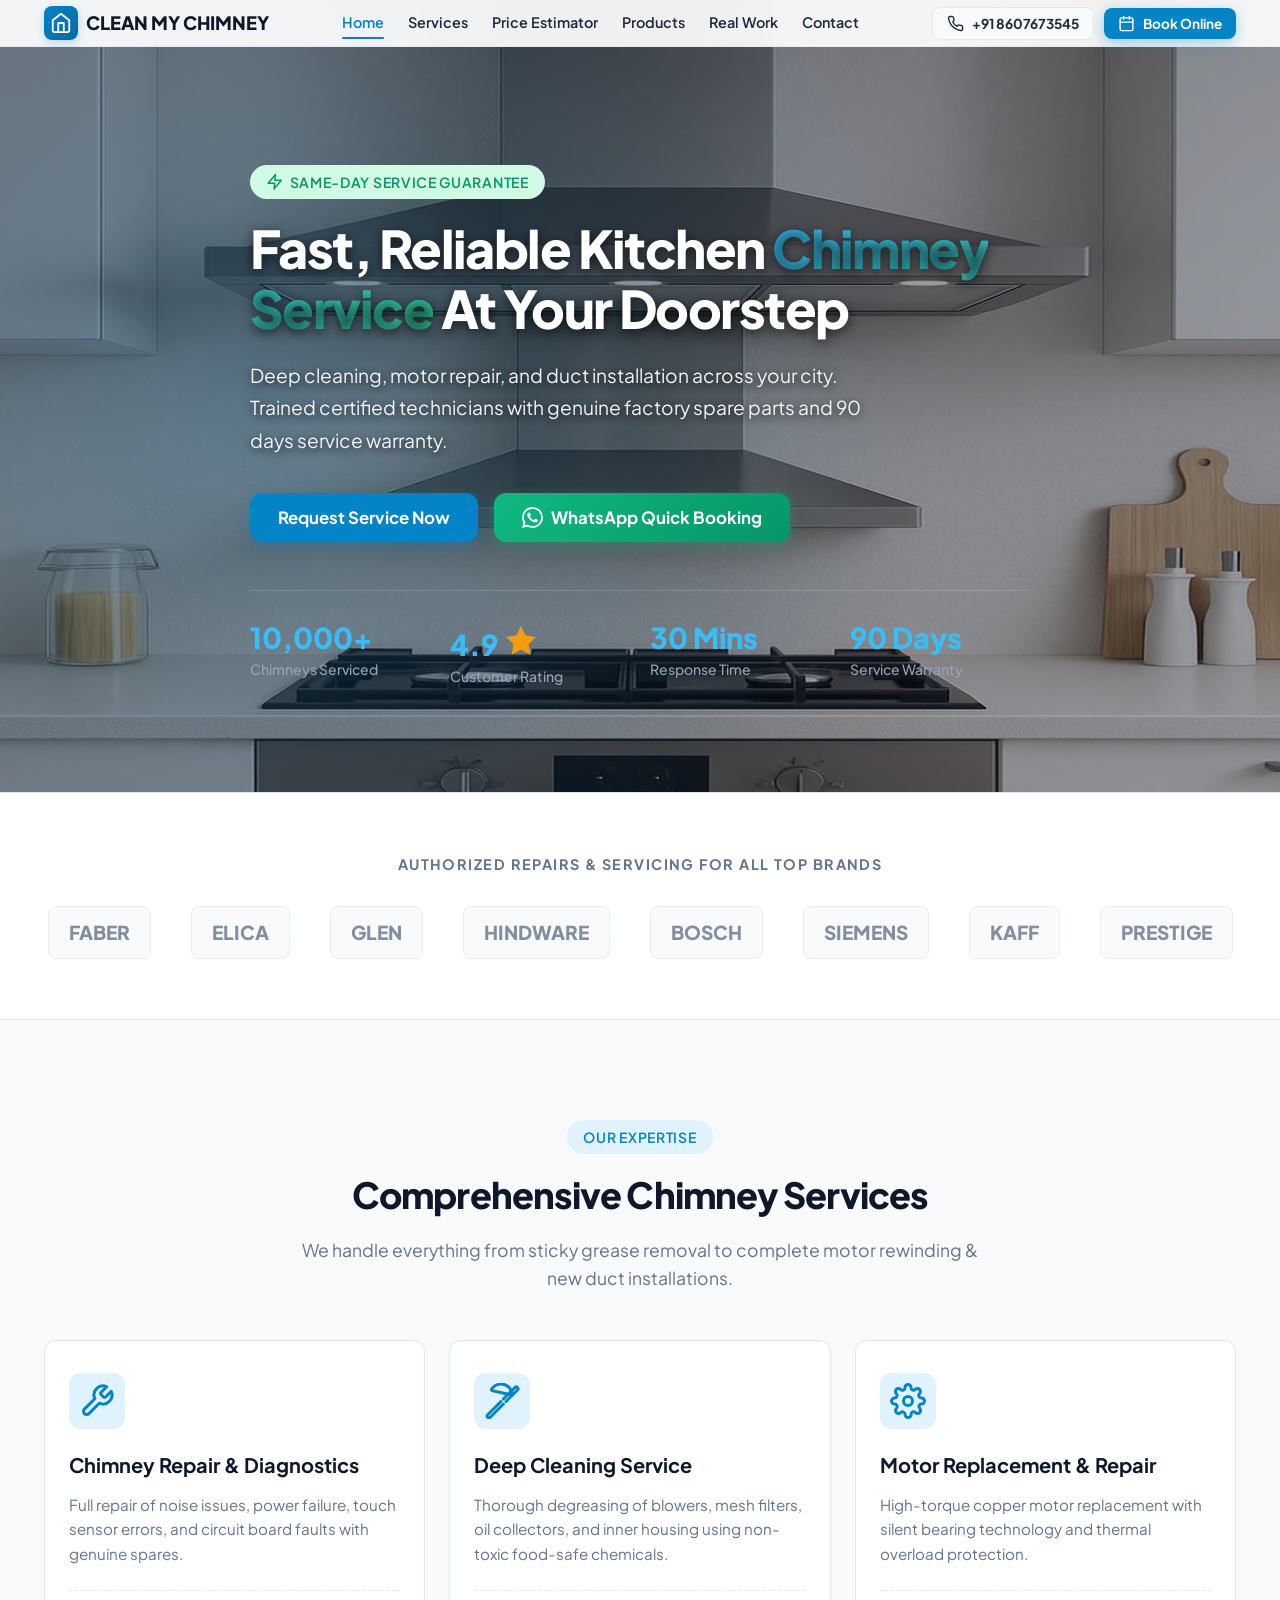
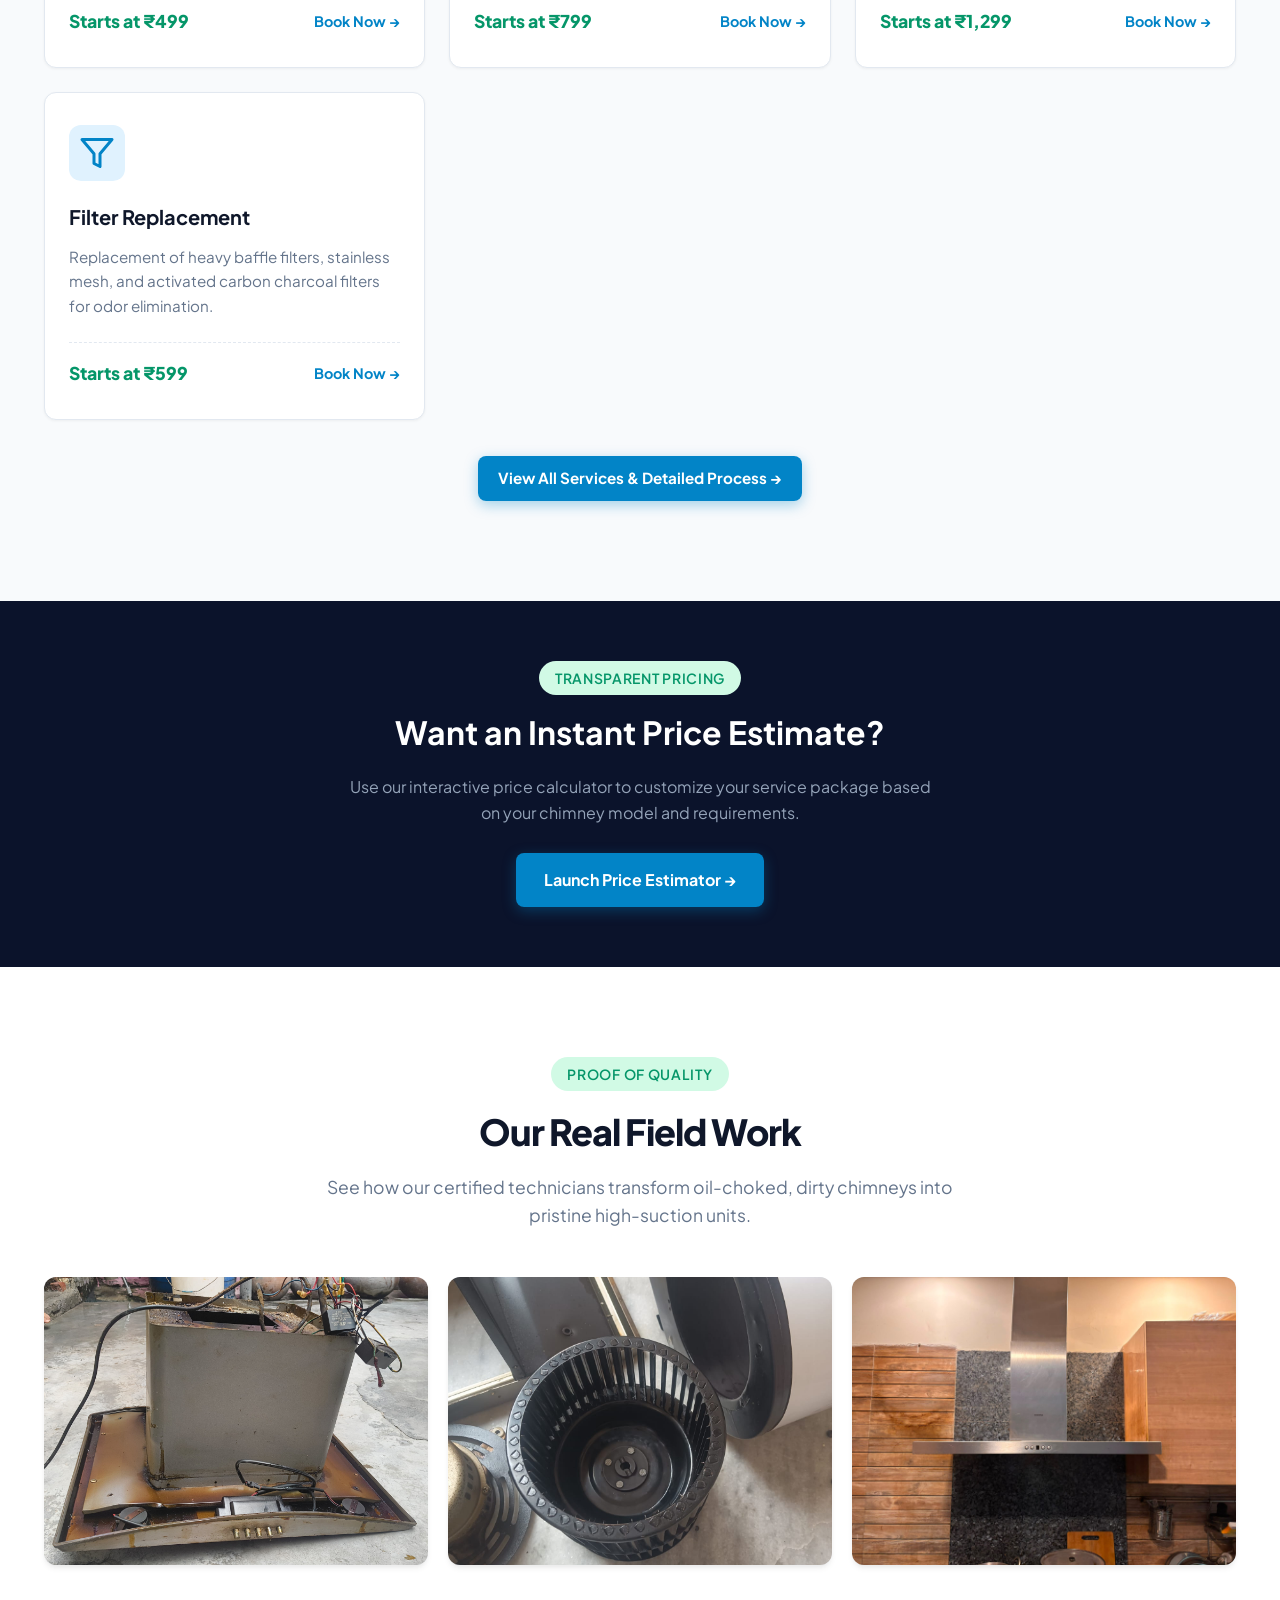
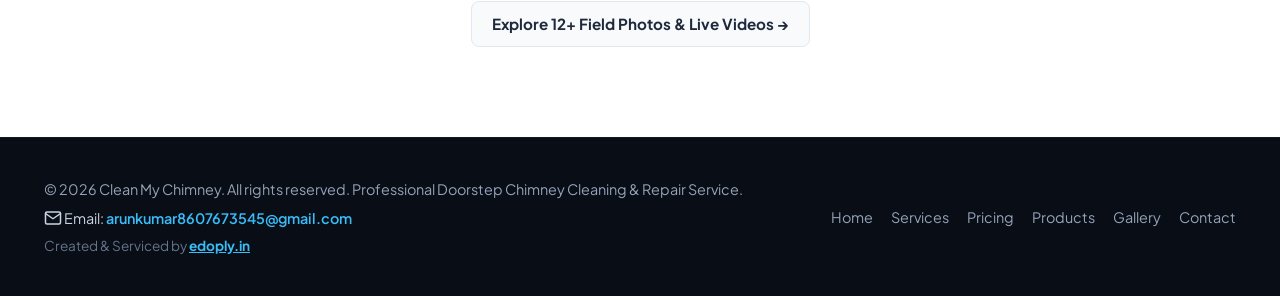
==== commit 51b5d103: "Remove emojis, add SVG iconography, expand into 6-page website structure" ====
--- a/index.html
+++ b/index.html
@@ -3,10 +3,10 @@
 
 <head>
   <meta charset="UTF-8" />
-  <meta name="viewport" content="width=device-width, initial-scale=1.0" />
+  <meta name="viewport" content="width=device-width, initial-scale=1.0, maximum-scale=1.0, user-scalable=no" />
   <title>Clean My Chimney - Professional Chimney Cleaning, Repair & Service</title>
   <meta name="description"
-    content="Fast, door-step kitchen chimney cleaning, motor repair, and duct installation service. Certified technicians, genuine parts, and same-day service." />
+    content="Fast doorstep kitchen chimney cleaning, motor repair, and duct installation service. Certified technicians, genuine parts, and same-day service." />
 
   <!-- Fonts -->
   <link rel="preconnect" href="https://fonts.googleapis.com">
@@ -22,34 +22,54 @@
   <!-- Navigation Bar -->
   <nav class="navbar" id="navbar">
     <div class="container">
-      <div class="nav-brand" onclick="window.location.href='#home'">
-        <span class="logo-icon">🏠</span>
+      <div class="nav-brand" onclick="window.location.href='index.html'">
+        <span class="logo-icon">
+          <svg class="icon-svg" viewBox="0 0 24 24" fill="none" stroke="currentColor" stroke-width="2"
+            stroke-linecap="round" stroke-linejoin="round">
+            <path d="m3 9 9-7 9 7v11a2 2 0 0 1-2 2H5a2 2 0 0 1-2-2z" />
+            <polyline points="9 22 9 12 15 12 15 22" />
+          </svg>
+        </span>
         <span>CLEAN MY CHIMNEY</span>
       </div>
 
       <div class="nav-menu">
-        <a href="#home" class="active">Home</a>
-        <a href="#services">Services</a>
-        <a href="#gallery">Real Work</a>
-        <a href="#calculator">Price Estimator</a>
-        <a href="#products">Products</a>
-        <a href="#testimonials">Reviews</a>
-        <a href="#faq">FAQ</a>
-        <a href="#contact">Contact</a>
+        <a href="index.html" class="active">Home</a>
+        <a href="services.html">Services</a>
+        <a href="pricing.html">Price Estimator</a>
+        <a href="products.html">Products</a>
+        <a href="gallery.html">Real Work</a>
+        <a href="contact.html">Contact</a>
       </div>
 
       <div class="nav-buttons">
         <button class="btn btn-phone" onclick="window.location.href='tel:+918607673545'">
-          📞 +91 8607673545
+          <svg class="icon-svg" viewBox="0 0 24 24" fill="none" stroke="currentColor" stroke-width="2"
+            stroke-linecap="round" stroke-linejoin="round">
+            <path
+              d="M22 16.92v3a2 2 0 0 1-2.18 2 19.79 19.79 0 0 1-8.63-3.07 19.5 19.5 0 0 1-6-6 19.79 19.79 0 0 1-3.07-8.67A2 2 0 0 1 4.11 2h3a2 2 0 0 1 2 1.72 12.84 12.84 0 0 0 .7 2.81 2 2 0 0 1-.45 2.11L8.09 9.91a16 16 0 0 0 6 6l1.27-1.27a2 2 0 0 1 2.11-.45 12.84 12.84 0 0 0 2.81.7A2 2 0 0 1 22 16.92z" />
+          </svg>
+          +91 8607673545
         </button>
-        <button class="btn btn-book"
-          onclick="document.getElementById('contact').scrollIntoView({ behavior: 'smooth' })">
-          📅 Book Online
+        <button class="btn btn-book" onclick="window.location.href='contact.html#booking-form'">
+          <svg class="icon-svg" viewBox="0 0 24 24" fill="none" stroke="currentColor" stroke-width="2"
+            stroke-linecap="round" stroke-linejoin="round">
+            <rect x="3" y="4" width="18" height="18" rx="2" ry="2" />
+            <line x1="16" y1="2" x2="16" y2="6" />
+            <line x1="8" y1="2" x2="8" y2="6" />
+            <line x1="3" y1="10" x2="21" y2="10" />
+          </svg>
+          Book Online
         </button>
       </div>
 
       <button class="mobile-toggle" id="mobileToggle" aria-label="Toggle Navigation Menu">
-        ☰
+        <svg class="icon-svg" viewBox="0 0 24 24" fill="none" stroke="currentColor" stroke-width="2"
+          stroke-linecap="round" stroke-linejoin="round">
+          <line x1="3" y1="12" x2="21" y2="12" />
+          <line x1="3" y1="6" x2="21" y2="6" />
+          <line x1="3" y1="18" x2="21" y2="18" />
+        </svg>
       </button>
     </div>
   </nav>
@@ -58,25 +78,47 @@
   <div class="mobile-drawer" id="mobileDrawer">
     <div class="mobile-drawer-header">
       <div class="nav-brand">
-        <span class="logo-icon">🏠</span>
+        <span class="logo-icon">
+          <svg class="icon-svg" viewBox="0 0 24 24" fill="none" stroke="currentColor" stroke-width="2"
+            stroke-linecap="round" stroke-linejoin="round">
+            <path d="m3 9 9-7 9 7v11a2 2 0 0 1-2 2H5a2 2 0 0 1-2-2z" />
+            <polyline points="9 22 9 12 15 12 15 22" />
+          </svg>
+        </span>
         <span>CLEAN MY CHIMNEY</span>
       </div>
-      <button class="mobile-drawer-close" id="drawerClose">✕</button>
+      <button class="mobile-drawer-close" id="drawerClose">
+        <svg class="icon-svg" viewBox="0 0 24 24" fill="none" stroke="currentColor" stroke-width="2"
+          stroke-linecap="round" stroke-linejoin="round">
+          <line x1="18" y1="6" x2="6" y2="18" />
+          <line x1="6" y1="6" x2="18" y2="18" />
+        </svg>
+      </button>
     </div>
     <div class="mobile-drawer-menu">
-      <a href="#home">Home</a>
-      <a href="#services">Services</a>
-      <a href="#gallery">Real Work Showcase</a>
-      <a href="#calculator">Price Estimator</a>
-      <a href="#products">Products & Accessories</a>
-      <a href="#testimonials">Customer Reviews</a>
-      <a href="#faq">Frequently Asked Questions</a>
-      <a href="#contact">Contact & Booking</a>
+      <a href="index.html" class="active">Home</a>
+      <a href="services.html">Services</a>
+      <a href="pricing.html">Price Estimator</a>
+      <a href="products.html">Products & Accessories</a>
+      <a href="gallery.html">Real Work Showcase</a>
+      <a href="contact.html">Contact & Booking</a>
     </div>
     <div style="margin-top: auto; display: flex; flex-direction: column; gap: 10px;">
-      <button class="btn btn-phone" onclick="window.location.href='tel:+918607673545'">📞 Call Support</button>
-      <button class="btn btn-whatsapp" onclick="window.open('https://wa.me/918607673545', '_blank')">💬 WhatsApp
-        Us</button>
+      <button class="btn btn-phone" onclick="window.location.href='tel:+918607673545'">
+        <svg class="icon-svg" viewBox="0 0 24 24" fill="none" stroke="currentColor" stroke-width="2"
+          stroke-linecap="round" stroke-linejoin="round">
+          <path
+            d="M22 16.92v3a2 2 0 0 1-2.18 2 19.79 19.79 0 0 1-8.63-3.07 19.5 19.5 0 0 1-6-6 19.79 19.79 0 0 1-3.07-8.67A2 2 0 0 1 4.11 2h3a2 2 0 0 1 2 1.72 12.84 12.84 0 0 0 .7 2.81 2 2 0 0 1-.45 2.11L8.09 9.91a16 16 0 0 0 6 6l1.27-1.27a2 2 0 0 1 2.11-.45 12.84 12.84 0 0 0 2.81.7A2 2 0 0 1 22 16.92z" />
+        </svg>
+        Call Support
+      </button>
+      <button class="btn btn-whatsapp" onclick="window.open('https://wa.me/918607673545', '_blank')">
+        <svg class="icon-svg" viewBox="0 0 24 24" fill="currentColor">
+          <path
+            d="M17.472 14.382c-.297-.149-1.758-.867-2.03-.967-.273-.099-.471-.148-.67.15-.197.297-.767.966-.94 1.164-.173.199-.347.223-.644.075-.297-.15-1.255-.463-2.39-1.475-.883-.788-1.48-1.761-1.653-2.059-.173-.297-.018-.458.13-.606.134-.133.297-.347.446-.521.151-.172.2-.296.3-.495.099-.198.05-.372-.025-.521-.075-.148-.669-1.611-.916-2.206-.242-.579-.487-.501-.669-.51l-.57-.01c-.198 0-.52.074-.792.372s-1.04 1.016-1.04 2.479 1.065 2.876 1.213 3.074c.149.198 2.095 3.2 5.076 4.487.709.306 1.263.489 1.694.626.712.226 1.36.194 1.872.118.571-.085 1.758-.719 2.006-1.413.248-.695.248-1.29.173-1.414-.074-.124-.272-.198-.57-.347m-5.421 7.403h-.004a9.87 9.87 0 01-5.031-1.378l-.361-.214-3.741.982.998-3.648-.235-.374a9.86 9.86 0 01-1.51-5.26c.001-5.45 4.436-9.884 9.888-9.884 2.64 0 5.122 1.03 6.988 2.898a9.825 9.825 0 012.893 6.99c-.002 5.45-4.437 9.884-9.885 9.884m8.413-18.297A11.815 11.815 0 0012.05 0C5.495 0 .16 5.335.157 11.892c0 2.096.547 4.142 1.588 5.945L.057 24l6.305-1.654a11.882 11.882 0 005.683 1.448h.005c6.554 0 11.89-5.335 11.893-11.893a11.821 11.821 0 00-3.48-8.413" />
+        </svg>
+        WhatsApp Us
+      </button>
     </div>
   </div>
   <div class="drawer-backdrop" id="drawerBackdrop"></div>
@@ -87,7 +129,13 @@
     <div class="container">
       <div class="hero-content">
         <div class="hero-badge">
-          <span class="badge badge-accent">⚡ Same-Day Service Guarantee</span>
+          <span class="badge badge-accent">
+            <svg class="icon-svg" viewBox="0 0 24 24" fill="none" stroke="currentColor" stroke-width="2"
+              stroke-linecap="round" stroke-linejoin="round">
+              <polygon points="13 2 3 14 12 14 11 22 21 10 12 10 13 2" />
+            </svg>
+            Same-Day Service Guarantee
+          </span>
         </div>
         <h1>Fast, Reliable Kitchen <span>Chimney Service</span> At Your Doorstep</h1>
         <p>
@@ -96,12 +144,15 @@
         </p>
 
         <div class="hero-ctas">
-          <button class="btn btn-book"
-            onclick="document.getElementById('contact').scrollIntoView({ behavior: 'smooth' })">
+          <button class="btn btn-book" onclick="window.location.href='contact.html#booking-form'">
             Request Service Now
           </button>
           <button class="btn btn-whatsapp"
             onclick="window.open('https://wa.me/918607673545?text=Hi%2C%20I%20want%20to%20book%20a%20Chimney%20Service', '_blank')">
+            <svg class="icon-svg" viewBox="0 0 24 24" fill="currentColor">
+              <path
+                d="M17.472 14.382c-.297-.149-1.758-.867-2.03-.967-.273-.099-.471-.148-.67.15-.197.297-.767.966-.94 1.164-.173.199-.347.223-.644.075-.297-.15-1.255-.463-2.39-1.475-.883-.788-1.48-1.761-1.653-2.059-.173-.297-.018-.458.13-.606.134-.133.297-.347.446-.521.151-.172.2-.296.3-.495.099-.198.05-.372-.025-.521-.075-.148-.669-1.611-.916-2.206-.242-.579-.487-.501-.669-.51l-.57-.01c-.198 0-.52.074-.792.372s-1.04 1.016-1.04 2.479 1.065 2.876 1.213 3.074c.149.198 2.095 3.2 5.076 4.487.709.306 1.263.489 1.694.626.712.226 1.36.194 1.872.118.571-.085 1.758-.719 2.006-1.413.248-.695.248-1.29.173-1.414-.074-.124-.272-.198-.57-.347m-5.421 7.403h-.004a9.87 9.87 0 01-5.031-1.378l-.361-.214-3.741.982.998-3.648-.235-.374a9.86 9.86 0 01-1.51-5.26c.001-5.45 4.436-9.884 9.888-9.884 2.64 0 5.122 1.03 6.988 2.898a9.825 9.825 0 012.893 6.99c-.002 5.45-4.437 9.884-9.885 9.884m8.413-18.297A11.815 11.815 0 0012.05 0C5.495 0 .16 5.335.157 11.892c0 2.096.547 4.142 1.588 5.945L.057 24l6.305-1.654a11.882 11.882 0 005.683 1.448h.005c6.554 0 11.89-5.335 11.893-11.893a11.821 11.821 0 00-3.48-8.413" />
+            </svg>
             WhatsApp Quick Booking
           </button>
         </div>
@@ -112,7 +163,13 @@
             <span class="stat-label">Chimneys Serviced</span>
           </div>
           <div class="stat-item">
-            <span class="stat-number">4.9 ★</span>
+            <span class="stat-number">4.9
+              <svg class="icon-svg" style="color: #f59e0b; vertical-align: -0.1em;" viewBox="0 0 24 24"
+                fill="currentColor">
+                <polygon
+                  points="12 2 15.09 8.26 22 9.27 17 14.14 18.18 21.02 12 17.77 5.82 21.02 7 14.14 2 9.27 8.91 8.26 12 2" />
+              </svg>
+            </span>
             <span class="stat-label">Customer Rating</span>
           </div>
           <div class="stat-item">
@@ -145,7 +202,7 @@
     </div>
   </div>
 
-  <!-- Services Section -->
+  <!-- Services Overview Section -->
   <section class="services" id="services">
     <div class="container">
       <div class="badge badge-primary" style="margin: 0 auto 12px; display: table;">Our Expertise</div>
@@ -156,539 +213,130 @@
 
       <div class="services-grid">
         <div class="service-card">
-          <div class="service-icon">🔧</div>
+          <div class="service-icon">
+            <svg class="icon-svg-lg" viewBox="0 0 24 24" fill="none" stroke="currentColor" stroke-width="2"
+              stroke-linecap="round" stroke-linejoin="round">
+              <path
+                d="M14.7 6.3a1 1 0 0 0 0 1.4l1.6 1.6a1 1 0 0 0 1.4 0l3.77-3.77a6 6 0 0 1-7.94 7.94l-6.91 6.91a2.12 2.12 0 0 1-3-3l6.91-6.91a6 6 0 0 1 7.94-7.94l-3.76 3.76z" />
+            </svg>
+          </div>
           <h3>Chimney Repair & Diagnostics</h3>
           <p>Full repair of noise issues, power failure, touch sensor errors, and circuit board faults with genuine
             spares.</p>
           <div class="service-card-footer">
             <span class="service-price">Starts at ₹499</span>
-            <button class="btn-link" onclick="selectServiceAndBook('repair')">Book Now →</button>
+            <button class="btn-link" onclick="selectServiceAndBook('repair')">Book Now &rarr;</button>
           </div>
         </div>
 
         <div class="service-card">
-          <div class="service-icon">🧹</div>
+          <div class="service-icon">
+            <svg class="icon-svg-lg" viewBox="0 0 24 24" fill="none" stroke="currentColor" stroke-width="2"
+              stroke-linecap="round" stroke-linejoin="round">
+              <path d="m13 14-8.85 8.85a1.2 1.2 0 0 1-1.7-1.7L11.3 12.3" />
+              <path d="M18.8 8.1C18.8 4 15.5.7 11.4.7c-2.4 0-4.6 1.1-6.1 3-.3.4-.3 1 0 1.4L18.8 8.1z" />
+              <path d="M14.7 12.3 22.3 4.7a1.2 1.2 0 0 0-1.7-1.7l-7.6 7.6" />
+            </svg>
+          </div>
           <h3>Deep Cleaning Service</h3>
           <p>Thorough degreasing of blowers, mesh filters, oil collectors, and inner housing using non-toxic food-safe
             chemicals.</p>
           <div class="service-card-footer">
             <span class="service-price">Starts at ₹799</span>
-            <button class="btn-link" onclick="selectServiceAndBook('cleaning')">Book Now →</button>
+            <button class="btn-link" onclick="selectServiceAndBook('cleaning')">Book Now &rarr;</button>
           </div>
         </div>
 
         <div class="service-card">
-          <div class="service-icon">⚙️</div>
+          <div class="service-icon">
+            <svg class="icon-svg-lg" viewBox="0 0 24 24" fill="none" stroke="currentColor" stroke-width="2"
+              stroke-linecap="round" stroke-linejoin="round">
+              <circle cx="12" cy="12" r="3" />
+              <path
+                d="M19.4 15a1.65 1.65 0 0 0 .33 1.82l.06.06a2 2 0 0 1 0 2.83 2 2 0 0 1-2.83 0l-.06-.06a1.65 1.65 0 0 0-1.82-.33 1.65 1.65 0 0 0-1 1.51V21a2 2 0 0 1-2 2 2 2 0 0 1-2-2v-.09A1.65 1.65 0 0 0 9 19.4a1.65 1.65 0 0 0-1.82.33l-.06.06a2 2 0 0 1-2.83 0 2 2 0 0 1 0-2.83l.06-.06a1.65 1.65 0 0 0 .33-1.82 1.65 1.65 0 0 0-1.51-1H3a2 2 0 0 1-2-2 2 2 0 0 1 2-2h.09A1.65 1.65 0 0 0 4.6 9a1.65 1.65 0 0 0-.33-1.82l-.06-.06a2 2 0 0 1 0-2.83 2 2 0 0 1 2.83 0l.06.06a1.65 1.65 0 0 0 1.82.33H9a1.65 1.65 0 0 0 1-1.51V3a2 2 0 0 1 2-2 2 2 0 0 1 2 2v.09a1.65 1.65 0 0 0 1 1.51 1.65 1.65 0 0 0 1.82-.33l.06-.06a2 2 0 0 1 2.83 0 2 2 0 0 1 0 2.83l-.06.06a1.65 1.65 0 0 0-.33 1.82V9a1.65 1.65 0 0 0 1.51 1H21a2 2 0 0 1 2 2 2 2 0 0 1-2 2h-.09a1.65 1.65 0 0 0-1.51 1z" />
+            </svg>
+          </div>
           <h3>Motor Replacement & Repair</h3>
           <p>High-torque copper motor replacement with silent bearing technology and thermal overload protection.</p>
           <div class="service-card-footer">
             <span class="service-price">Starts at ₹1,299</span>
-            <button class="btn-link" onclick="selectServiceAndBook('motor')">Book Now →</button>
-          </div>
-        </div>
-
+            <button class="btn-link" onclick="selectServiceAndBook('motor')">Book Now &rarr;</button>
+          </div>
+        </div>
 
         <div class="service-card">
-          <div class="service-icon">🧤</div>
+          <div class="service-icon">
+            <svg class="icon-svg-lg" viewBox="0 0 24 24" fill="none" stroke="currentColor" stroke-width="2"
+              stroke-linecap="round" stroke-linejoin="round">
+              <polygon points="22 3 2 3 10 12.46 10 19 14 21 14 12.46 22 3" />
+            </svg>
+          </div>
           <h3>Filter Replacement</h3>
           <p>Replacement of heavy baffle filters, stainless mesh, and activated carbon charcoal filters for odor
             elimination.</p>
           <div class="service-card-footer">
             <span class="service-price">Starts at ₹599</span>
-            <button class="btn-link" onclick="selectServiceAndBook('filter')">Book Now →</button>
-          </div>
-        </div>
-
-        <div class="service-card">
-          <div class="service-icon">🏗️</div>
-          <h3>Installation & Duct Fitting</h3>
-          <p>Precision wall-mounted & island chimney installation with anti-rust aluminum flexible duct pipe fitting.
-          </p>
-          <div class="service-card-footer">
-            <span class="service-price">Starts at ₹899</span>
-            <button class="btn-link" onclick="selectServiceAndBook('installation')">Book Now →</button>
-          </div>
-        </div>
-
-        <div class="service-card">
-          <div class="service-icon">📦</div>
-          <h3>Uninstallation & Relocation</h3>
-          <p>Safe chimney dismantling, wall bracket removal, and re-installation at your new home location.</p>
-          <div class="service-card-footer">
-            <span class="service-price">Starts at ₹699</span>
-            <button class="btn-link" onclick="selectServiceAndBook('relocation')">Book Now →</button>
-          </div>
-        </div>
+            <button class="btn-link" onclick="selectServiceAndBook('filter')">Book Now &rarr;</button>
+          </div>
+        </div>
+      </div>
+
+      <div style="text-align: center; margin-top: 36px;">
+        <a href="services.html" class="btn btn-primary">View All Services &amp; Detailed Process &rarr;</a>
       </div>
     </div>
   </section>
 
-  <!-- Real Work Showcase Gallery -->
-  <section class="gallery-section" id="gallery">
+  <!-- Interactive Estimator Teaser -->
+  <section class="calculator-section" style="background: #0b132b; padding: 60px 0;">
+    <div class="container" style="text-align: center;">
+      <span class="badge badge-accent" style="margin-bottom: 12px; display: inline-block;">Transparent Pricing</span>
+      <h2 style="font-size: 2rem; color: #ffffff; margin-bottom: 16px;">Want an Instant Price Estimate?</h2>
+      <p style="color: #94a3b8; max-width: 600px; margin: 0 auto 28px;">
+        Use our interactive price calculator to customize your service package based on your chimney model and
+        requirements.
+      </p>
+      <a href="pricing.html" class="btn btn-book" style="padding: 14px 28px; font-size: 1rem;">
+        Launch Price Estimator &rarr;
+      </a>
+    </div>
+  </section>
+
+  <!-- Real Work Teaser Section -->
+  <section class="gallery-section">
     <div class="container">
       <div class="badge badge-accent" style="margin: 0 auto 12px; display: table;">Proof of Quality</div>
-      <h2 class="section-title">Our Real Field Work in Action</h2>
+      <h2 class="section-title">Our Real Field Work</h2>
       <p class="section-subtitle">
-        See how our technicians transform dirty, clogged chimneys into pristine, high-suction units.
+        See how our certified technicians transform oil-choked, dirty chimneys into pristine high-suction units.
       </p>
 
-      <div class="gallery-grid">
-        <div class="gallery-item" data-img="images/1.jpeg" data-title="Deep Chimney Disassembly & Grease Scraping"
-          data-desc="Complete teardown of oil-choked hood to restore internal airflow.">
+      <div class="gallery-grid" style="grid-template-columns: repeat(auto-fit, minmax(280px, 1fr));">
+        <div class="gallery-item" data-img="images/1.jpeg">
           <img src="images/1.jpeg" alt="Chimney Service Disassembly" loading="lazy" />
-          <span class="zoom-badge">🔍 Click to Zoom</span>
           <div class="gallery-overlay">
             <div class="gallery-title">Grease Scraping & Disassembly</div>
             <div class="gallery-desc">Full internal overhaul during servicing</div>
           </div>
         </div>
-
-        <div class="gallery-item" data-img="images/2.jpeg" data-title="Blower Fan & Housing Degreasing"
-          data-desc="Removal of heavy carbon sludge from suction fan blades to restore full CFM power.">
+        <div class="gallery-item" data-img="images/2.jpeg">
           <img src="images/2.jpeg" alt="Blower Fan Cleaning" loading="lazy" />
-          <span class="zoom-badge">🔍 Click to Zoom</span>
           <div class="gallery-overlay">
             <div class="gallery-title">Blower Fan & Motor Housing</div>
             <div class="gallery-desc">Deep cleaning of heavy oil build-up</div>
           </div>
         </div>
-
-        <div class="gallery-item" data-img="images/3.jpeg" data-title="Clean Installed Siemens Chimney"
-          data-desc="Finished wall-mounted stainless steel chimney installation with pristine wall tiling match.">
+        <div class="gallery-item" data-img="images/3.jpeg">
           <img src="images/3.jpeg" alt="Installed Siemens Chimney" loading="lazy" />
-          <span class="zoom-badge">🔍 Click to Zoom</span>
           <div class="gallery-overlay">
             <div class="gallery-title">Finished Kitchen Installation</div>
             <div class="gallery-desc">Flawless setup with concealed ducting</div>
           </div>
         </div>
-
-        <div class="gallery-item" data-img="images/4.jpeg" data-title="Motor Shaft & Bearing Servicing"
-          data-desc="Precision inspection and lubrication of chimney motor rotor to eliminate humming noise.">
-          <img src="images/4.jpeg" alt="Motor Shaft Servicing" loading="lazy" />
-          <span class="zoom-badge">🔍 Click to Zoom</span>
-          <div class="gallery-overlay">
-            <div class="gallery-title">Motor & Rotor Tuning</div>
-            <div class="gallery-desc">Replacing faulty bearings & noisy motors</div>
-          </div>
-        </div>
-
-        <div class="gallery-item" data-img="images/5.jpeg" data-title="Chemical Pressure Cleaning & Wash"
-          data-desc="Deep degreasing bath and high-pressure chemical wash to dissolve stubborn grease.">
-          <img src="images/5.jpeg" alt="Chemical Pressure Cleaning" loading="lazy" />
-          <span class="zoom-badge">🔍 Click to Zoom</span>
-          <div class="gallery-overlay">
-            <div class="gallery-title">Chemical Washing & Degreasing</div>
-            <div class="gallery-desc">Removing heavy oil and carbon grime</div>
-          </div>
-        </div>
-
-        <div class="gallery-item" data-img="images/6.jpeg" data-title="Exhaust Duct Pipe Fitting & Seal"
-          data-desc="Fitting durable, anti-rust flexible aluminum ducting pipe for smooth smoke extraction.">
-          <img src="images/6.jpeg" alt="Duct Pipe Fitting" loading="lazy" />
-          <span class="zoom-badge">🔍 Click to Zoom</span>
-          <div class="gallery-overlay">
-            <div class="gallery-title">Aluminum Duct Pipe Installation</div>
-            <div class="gallery-desc">Leak-proof pipe fitting & outdoor cowl</div>
-          </div>
-        </div>
-
-        <div class="gallery-item" data-img="images/7.jpeg" data-title="Baffle Filter & Oil Collector Cleaning"
-          data-desc="Deep scrubbing and thermal treatment of stainless steel baffle filters.">
-          <img src="images/7.jpeg" alt="Baffle Filter Cleaning" loading="lazy" />
-          <span class="zoom-badge">🔍 Click to Zoom</span>
-          <div class="gallery-overlay">
-            <div class="gallery-title">Filter & Oil Tray Restoration</div>
-            <div class="gallery-desc">100% degreased baffle filter grid</div>
-          </div>
-        </div>
-
-        <div class="gallery-item" data-img="images/8.jpeg" data-title="Motor Capacitor & Wiring Repair"
-          data-desc="Testing electrical circuit board, switch contacts, and replacing failed capacitor units.">
-          <img src="images/8.jpeg" alt="Motor Electrical Wiring Repair" loading="lazy" />
-          <span class="zoom-badge">🔍 Click to Zoom</span>
-          <div class="gallery-overlay">
-            <div class="gallery-title">Circuit & Electrical Repair</div>
-            <div class="gallery-desc">Replacing PCB, capacitor & power cord</div>
-          </div>
-        </div>
-
-        <div class="gallery-item" data-img="images/9.jpeg" data-title="Comprehensive Doorstep Servicing"
-          data-desc="Complete breakdown, cleaning, and restoration performed directly at customer doorstep.">
-          <img src="images/9.jpeg" alt="Doorstep Service Work" loading="lazy" />
-          <span class="zoom-badge">🔍 Click to Zoom</span>
-          <div class="gallery-overlay">
-            <div class="gallery-title">On-Site Doorstep Service</div>
-            <div class="gallery-desc">Professional field work in progress</div>
-          </div>
-        </div>
-
-        <div class="gallery-item" data-img="images/10.jpeg" data-title="Touch Switch Panel & Auto-Clean Calibration"
-          data-desc="Recalibrating motion sensors and touch keypads for smooth speed control.">
-          <img src="images/10.jpeg" alt="Touch Control Switch Servicing" loading="lazy" />
-          <span class="zoom-badge">🔍 Click to Zoom</span>
-          <div class="gallery-overlay">
-            <div class="gallery-title">Touch Switch & Sensor Setup</div>
-            <div class="gallery-desc">Fixing key responsiveness & motion sensor</div>
-          </div>
-        </div>
-
-        <div class="gallery-item" data-img="images/11.jpeg" data-title="Final Reassembly & Suction Testing"
-          data-desc="Quality check ensuring maximum suction CFM output, silent operation, and zero smoke leak.">
-          <img src="images/11.jpeg" alt="Final Reassembly & Testing" loading="lazy" />
-          <span class="zoom-badge">🔍 Click to Zoom</span>
-          <div class="gallery-overlay">
-            <div class="gallery-title">Final Quality & Airflow Check</div>
-            <div class="gallery-desc">Restored to factory suction performance</div>
-          </div>
-        </div>
-
-        <div class="gallery-item" data-img="images/12.jpeg" data-title="Complete Chimney Service & Deep Polish"
-          data-desc="Thorough outer body degreasing, glass shining, and post-service sanitation.">
-          <img src="images/12.jpeg" alt="Complete Chimney Cleaning & Polish" loading="lazy" />
-          <span class="zoom-badge">🔍 Click to Zoom</span>
-          <div class="gallery-overlay">
-            <div class="gallery-title">Deep Cleaning & Polish Finish</div>
-            <div class="gallery-desc">Pristine look & restored suction</div>
-          </div>
-        </div>
-      </div>
-
-      <!-- Featured Video Showcase Grid -->
-      <div class="video-showcase-container">
-        <div class="video-showcase-header">
-          <span class="badge badge-accent">🎬 Watch Our Live Field Service Video</span>
-          <h3 class="video-showcase-title">Real Technicians In Action</h3>
-          <p class="video-showcase-subtitle">
-            See how our technicians deep clean, repair motors, and test chimney suction live in action.
-          </p>
-        </div>
-
-        <div class="video-grid">
-          <div class="video-card">
-            <div class="video-wrapper">
-              <video controls preload="metadata" poster="images/1.jpeg" playsinline>
-                <source src="videos/1.mp4" type="video/mp4" />
-                Your browser does not support the video tag.
-              </video>
-            </div>
-            <div class="video-card-body">
-              <span class="video-badge">📹 Live Work Demo #1</span>
-              <h4>Deep Chemical Degreasing & Blower Cleaning</h4>
-              <p>Watch complete teardown, heavy grease removal, and blower degreasing bath at customer site.</p>
-            </div>
-          </div>
-
-          <div class="video-card">
-            <div class="video-wrapper">
-              <video controls preload="metadata" poster="images/2.jpeg" playsinline>
-                <source src="videos/2.mp4" type="video/mp4" />
-                Your browser does not support the video tag.
-              </video>
-            </div>
-            <div class="video-card-body">
-              <span class="video-badge">📹 Live Work Demo #2</span>
-              <h4>Motor Servicing & Suction Performance Test</h4>
-              <p>Live field demonstration of chimney motor tuning, reassembly, and final high CFM suction check.</p>
-            </div>
-          </div>
-        </div>
-      </div>
-    </div>
-  </section>
-
-  <!-- Cost Calculator Section -->
-  <section class="calculator-section" id="calculator">
-    <div class="container">
-      <div class="badge badge-primary"
-        style="margin: 0 auto 12px; display: table; background: rgba(56, 189, 248, 0.2); color: #38bdf8;">Instant Quote
-      </div>
-      <h2 class="section-title">Interactive Service Cost Estimator</h2>
-      <p class="section-subtitle">Select your chimney model and required service to view estimated upfront pricing.</p>
-
-      <div class="calc-card">
-        <div class="calc-inputs">
-          <div class="calc-form-group">
-            <label for="calcType">Select Chimney Type:</label>
-            <select id="calcType" class="calc-select">
-              <option value="wall">Wall Mounted Chimney</option>
-              <option value="island">Island Ceiling Chimney</option>
-              <option value="straight">Straight Glass / Mesh Hood</option>
-              <option value="auto_clean">Auto-Clean Heat / Touch Chimney</option>
-            </select>
-          </div>
-
-          <div class="calc-form-group">
-            <label for="calcService">Select Service Required:</label>
-            <select id="calcService" class="calc-select">
-              <option value="deep_clean">Deep Chemical Cleaning</option>
-              <option value="motor_repair">Motor / Blower Repair</option>
-              <option value="duct_install">Duct Pipe Fitting</option>
-            </select>
-          </div>
-
-          <div class="calc-includes">
-            <p><strong>What's Included in this Quote:</strong></p>
-            <ul style="margin-top: 8px;">
-              <li>✓ Doorstep technician visit & diagnosis</li>
-              <li>✓ Non-toxic degreaser chemical application</li>
-              <li>✓ 90 Days post-service warranty</li>
-            </ul>
-          </div>
-        </div>
-
-        <div class="calc-result-box">
-          <span class="calc-result-title">Estimated Total Cost</span>
-          <div class="calc-amount" id="calcAmount">₹999</div>
-          <p style="font-size: 0.85rem; color: #94a3b8; margin-bottom: 20px;">*No hidden charges. Price includes taxes &
-            labor.</p>
-          <button class="btn btn-book" id="calcBookBtn">📅 Book at This Price</button>
-        </div>
-      </div>
-    </div>
-  </section>
-
-  <!-- Products Section -->
-  <section class="products" id="products">
-    <div class="container">
-      <div class="badge badge-accent" style="margin: 0 auto 12px; display: table;">Genuine Spare Parts</div>
-      <h2 class="section-title">Chimney Accessories & Replacements</h2>
-      <p class="section-subtitle">Factory-approved spare parts available with home delivery and technician installation.
-      </p>
-
-      <div class="products-grid">
-        <div class="product-card">
-          <div class="product-image">🧤</div>
-          <h3>Stainless Steel Baffle Filter</h3>
-          <p style="color: var(--text-muted); font-size: 0.9rem; margin-bottom: 12px;">Heavy-duty dual baffle filter for
-            Indian cooking oil retention.</p>
-          <div class="price">₹1,200 - ₹1,800</div>
-          <button class="btn btn-phone" style="width: 100%;" onclick="selectServiceAndBook('filter')">Inquire
-            Parts</button>
-        </div>
-
-        <div class="product-card">
-          <div class="product-image">⚙️</div>
-          <h3>High Suction Copper Motor</h3>
-          <p style="color: var(--text-muted); font-size: 0.9rem; margin-bottom: 12px;">1200+ m³/hr suction copper wound
-            motor with thermal cut-off.</p>
-          <div class="price">₹3,500 - ₹5,500</div>
-          <button class="btn btn-phone" style="width: 100%;" onclick="selectServiceAndBook('motor')">Inquire
-            Parts</button>
-        </div>
-
-        <div class="product-card">
-          <div class="product-image">🎛️</div>
-          <h3>Touch / Push Button PCB Control</h3>
-          <p style="color: var(--text-muted); font-size: 0.9rem; margin-bottom: 12px;">Replacement touch sensor switch
-            board with remote support.</p>
-          <div class="price">₹800 - ₹1,800</div>
-          <button class="btn btn-phone" style="width: 100%;" onclick="selectServiceAndBook('repair')">Inquire
-            Parts</button>
-        </div>
-
-        <div class="product-card">
-          <div class="product-image">🌀</div>
-          <h3>Aluminum Flexible Duct Pipe</h3>
-          <p style="color: var(--text-muted); font-size: 0.9rem; margin-bottom: 12px;">Expandable anti-corrosive ducting
-            pipe with outdoor cowl cover.</p>
-          <div class="price">₹450 - ₹1,200</div>
-          <button class="btn btn-phone" style="width: 100%;" onclick="selectServiceAndBook('installation')">Inquire
-            Parts</button>
-        </div>
-      </div>
-    </div>
-  </section>
-
-  <!-- Customer Testimonials Section -->
-  <section class="testimonials" id="testimonials">
-    <div class="container">
-      <div class="badge badge-primary" style="margin: 0 auto 12px; display: table;">Real Reviews</div>
-      <h2 class="section-title">What Our Customers Say</h2>
-      <p class="section-subtitle">Trusted by thousands of households across Noida, Greater Noida, Ghaziabad & NCR.</p>
-
-      <div class="testimonials-carousel">
-        <div class="testimonial-card">
-          <div>
-            <div class="stars">★★★★★</div>
-            <p class="testimonial-text">
-              "Very fast service! The technician arrived within 45 minutes of booking and completely opened the chimney
-              fan. Suction is back like a new chimney."
-            </p>
-          </div>
-          <p class="testimonial-author">— Ramesh K., Sector 62 Noida</p>
-        </div>
-
-        <div class="testimonial-card">
-          <div>
-            <div class="stars">★★★★★</div>
-            <p class="testimonial-text">
-              "Honest pricing and polite behavior. He explained why the touch panel wasn't working and replaced the
-              capacitor right in front of me."
-            </p>
-          </div>
-          <p class="testimonial-author">— Priya Sharma, Greater Noida</p>
-        </div>
-
-        <div class="testimonial-card">
-          <div>
-            <div class="stars">★★★★★</div>
-            <p class="testimonial-text">
-              "Booked deep cleaning service for my Faber chimney. Their deep cleaning removed all burnt grease smells. Highly
-              recommended service team!"
-            </p>
-          </div>
-          <p class="testimonial-author">— Amit Gupta, Indirapuram Ghaziabad</p>
-        </div>
-      </div>
-    </div>
-  </section>
-
-  <!-- FAQ Accordion Section -->
-  <section class="faq-section" id="faq">
-    <div class="container">
-      <div class="badge badge-accent" style="margin: 0 auto 12px; display: table;">Got Questions?</div>
-      <h2 class="section-title">Frequently Asked Questions</h2>
-      <p class="section-subtitle">Clear answers to help you maintain optimal chimney performance.</p>
-
-      <div class="faq-wrapper">
-        <div class="faq-item active">
-          <button class="faq-question">
-            <span>How often should a kitchen chimney be deep cleaned?</span>
-            <span class="faq-icon">▼</span>
-          </button>
-          <div class="faq-answer">
-            For typical Indian kitchens with heavy oil frying and spices, deep cleaning is recommended every 3 to 6
-            months. Baffle filters should be washed monthly at home.
-          </div>
-        </div>
-
-        <div class="faq-item">
-          <button class="faq-question">
-            <span>Do your technicians carry genuine factory spare parts?</span>
-            <span class="faq-icon">▼</span>
-          </button>
-          <div class="faq-answer">
-            Yes, our technicians arrive equipped with OEM-certified motors, capacitors, baffle filters, carbon filters,
-            and PCB touch switches for all major brands like Faber, Elica, Glen, Hindware, and Kaff.
-          </div>
-        </div>
-
-        <div class="faq-item">
-          <button class="faq-question">
-            <span>Is there any warranty on repair services?</span>
-            <span class="faq-icon">▼</span>
-          </button>
-          <div class="faq-answer">
-            All our repair services come with a 90-day warranty on workmanship and 1-year manufacturer warranty on
-            replaced motors and electrical components.
-          </div>
-        </div>
-
-        <div class="faq-item">
-          <button class="faq-question">
-            <span>How long does a deep cleaning session take?</span>
-            <span class="faq-icon">▼</span>
-          </button>
-          <div class="faq-answer">
-            A thorough deep cleaning takes approximately 45 to 60 minutes. The technician completely opens the blower
-            housing, cleans all oil traps, and reassembles it cleanly.
-          </div>
-        </div>
-      </div>
-    </div>
-  </section>
-
-  <!-- Contact & Booking Section -->
-  <section class="contact" id="contact">
-    <div class="container">
-      <h2 class="section-title">Book Service or Request Callback</h2>
-      <p class="section-subtitle">Fill in the form below and our team will get in touch with you within 15 minutes.</p>
-
-      <div class="contact-wrapper">
-        <div class="contact-form">
-          <h3>Request Doorstep Service</h3>
-          <form id="contactForm">
-            <div class="form-grid">
-              <div class="form-group">
-                <label for="name">Your Name *</label>
-                <input type="text" id="name" placeholder="e.g. Rahul Verma" required />
-              </div>
-
-              <div class="form-group">
-                <label for="phone">Phone Number *</label>
-                <input type="tel" id="phone" placeholder="e.g. 8607673545" required />
-              </div>
-
-              <div class="form-group full-width">
-                <label for="service">Required Service *</label>
-                <select id="service" required>
-                  <option value="">Select a Service Option</option>
-                  <option value="cleaning">🧹 Deep Chimney Cleaning (₹799+)</option>
-                  <option value="repair">🔧 Repair & Fault Diagnosis (₹499+)</option>
-                  <option value="motor">⚙️ Motor Repair / Replacement (₹1,299+)</option>
-                  <option value="installation">🏗️ Duct Fitting & Installation (₹899+)</option>
-                  <option value="filter">🧤 Filter Replacement (₹599+)</option>
-                  <option value="relocation">📦 Uninstallation & Relocation (₹699+)</option>
-                </select>
-              </div>
-
-              <div class="form-group full-width">
-                <label for="message">Address / Service Details</label>
-                <textarea id="message" rows="3" placeholder="Enter your full address & locality details..."></textarea>
-              </div>
-            </div>
-
-            <div class="btn-form-group">
-              <button type="submit" class="btn btn-primary">📅 Submit Booking Request</button>
-              <button type="button" class="btn btn-whatsapp" id="btnWhatsApp">💬 Send via WhatsApp</button>
-            </div>
-          </form>
-        </div>
-
-        <div class="contact-info">
-          <h3>Contact Details</h3>
-
-          <div class="info-item">
-            <div class="info-icon">📞</div>
-            <div class="info-text">
-              <strong>Direct Phone Lines:</strong>
-              <a href="tel:+918607673545">+91 8607673545</a>
-            </div>
-          </div>
-
-          <div class="info-item">
-            <div class="info-icon">💬</div>
-            <div class="info-text">
-              <strong>WhatsApp Support:</strong>
-              <a href="https://wa.me/918607673545" target="_blank">+91 8607673545</a>
-            </div>
-          </div>
-
-          <div class="info-item">
-            <div class="info-icon">✉️</div>
-            <div class="info-text">
-              <strong>Email Support:</strong>
-              <a href="mailto:arunkumar8607673545@gmail.com">arunkumar8607673545@gmail.com</a>
-            </div>
-          </div>
-
-          <div class="info-item">
-            <div class="info-icon">📍</div>
-            <div class="info-text">
-              <strong>Service Coverage Area:</strong>
-              <p>Noida, Greater Noida, Ghaziabad, Indirapuram, Vaishali & NCR Region.</p>
-            </div>
-          </div>
-
-          <div class="info-item">
-            <div class="info-icon">🕐</div>
-            <div class="info-text">
-              <strong>Working Hours:</strong>
-              <p>Monday – Sunday: 8:00 AM – 9:00 PM</p>
-            </div>
-          </div>
-        </div>
+      </div>
+
+      <div style="text-align: center; margin-top: 36px;">
+        <a href="gallery.html" class="btn btn-phone">Explore 12+ Field Photos &amp; Live Videos &rarr;</a>
       </div>
     </div>
   </section>
@@ -697,46 +345,60 @@
   <footer class="footer">
     <div class="container">
       <div class="footer-info">
-        <p>&copy; 2026 Clean My Chimney. All rights reserved. Professional Doorstep Chimney Cleaning & Repair Service.</p>
+        <p>&copy; 2026 Clean My Chimney. All rights reserved. Professional Doorstep Chimney Cleaning &amp; Repair
+          Service.</p>
         <p class="footer-email">
-          ✉️ Email: <a href="mailto:arunkumar8607673545@gmail.com" class="footer-email-link">arunkumar8607673545@gmail.com</a>
+          <svg class="icon-svg" viewBox="0 0 24 24" fill="none" stroke="currentColor" stroke-width="2"
+            stroke-linecap="round" stroke-linejoin="round">
+            <path d="M4 4h16c1.1 0 2 .9 2 2v12c0 1.1-.9 2-2 2H4c-1.1 0-2-.9-2-2V6c0-1.1.9-2 2-2z" />
+            <polyline points="22,6 12,13 2,6" />
+          </svg>
+          Email: <a href="mailto:arunkumar8607673545@gmail.com"
+            class="footer-email-link">arunkumar8607673545@gmail.com</a>
         </p>
         <p class="footer-credit">
-          Created & Serviced by <a href="https://edoply.in" target="_blank" rel="noopener noreferrer" class="credit-link">edoply.in</a>
+          Created &amp; Serviced by <a href="https://edoply.in" target="_blank" rel="noopener noreferrer"
+            class="credit-link">edoply.in</a>
         </p>
       </div>
       <div class="footer-links">
-        <a href="#home" style="margin-right: 16px;">Home</a>
-        <a href="#services" style="margin-right: 16px;">Services</a>
-        <a href="#contact">Book Now</a>
+        <a href="index.html" style="margin-right: 16px;">Home</a>
+        <a href="services.html" style="margin-right: 16px;">Services</a>
+        <a href="pricing.html" style="margin-right: 16px;">Pricing</a>
+        <a href="products.html" style="margin-right: 16px;">Products</a>
+        <a href="gallery.html" style="margin-right: 16px;">Gallery</a>
+        <a href="contact.html">Contact</a>
       </div>
     </div>
   </footer>
 
   <!-- Mobile Sticky Bottom Action Bar -->
   <div class="mobile-sticky-bar">
-    <button class="btn btn-phone" onclick="window.location.href='tel:+918607673545'">📞 Call Now</button>
+    <button class="btn btn-phone" onclick="window.location.href='tel:+918607673545'">
+      <svg class="icon-svg" viewBox="0 0 24 24" fill="none" stroke="currentColor" stroke-width="2"
+        stroke-linecap="round" stroke-linejoin="round">
+        <path
+          d="M22 16.92v3a2 2 0 0 1-2.18 2 19.79 19.79 0 0 1-8.63-3.07 19.5 19.5 0 0 1-6-6 19.79 19.79 0 0 1-3.07-8.67A2 2 0 0 1 4.11 2h3a2 2 0 0 1 2 1.72 12.84 12.84 0 0 0 .7 2.81 2 2 0 0 1-.45 2.11L8.09 9.91a16 16 0 0 0 6 6l1.27-1.27a2 2 0 0 1 2.11-.45 12.84 12.84 0 0 0 2.81.7A2 2 0 0 1 22 16.92z" />
+      </svg>
+      Call Now
+    </button>
     <button class="btn btn-whatsapp"
-      onclick="window.open('https://wa.me/918607673545?text=Hi%2C%20I%20want%20to%20book%20a%20Chimney%20Service', '_blank')">💬
-      WhatsApp</button>
-  </div>
-
-  <!-- Image Lightbox Modal -->
-  <div class="lightbox-modal" id="lightboxModal">
-    <div class="lightbox-content">
-      <button class="lightbox-close" id="lightboxClose">✕</button>
-      <img src="" alt="Service Lightbox Preview" class="lightbox-img" id="lightboxImg" />
-      <div class="lightbox-caption">
-        <h4 id="lightboxTitle">Service Preview</h4>
-        <p id="lightboxDesc">Detailed field snapshot of chimney servicing.</p>
-      </div>
-    </div>
+      onclick="window.open('https://wa.me/918607673545?text=Hi%2C%20I%20want%20to%20book%20a%20Chimney%20Service', '_blank')">
+      <svg class="icon-svg" viewBox="0 0 24 24" fill="currentColor">
+        <path
+          d="M17.472 14.382c-.297-.149-1.758-.867-2.03-.967-.273-.099-.471-.148-.67.15-.197.297-.767.966-.94 1.164-.173.199-.347.223-.644.075-.297-.15-1.255-.463-2.39-1.475-.883-.788-1.48-1.761-1.653-2.059-.173-.297-.018-.458.13-.606.134-.133.297-.347.446-.521.151-.172.2-.296.3-.495.099-.198.05-.372-.025-.521-.075-.148-.669-1.611-.916-2.206-.242-.579-.487-.501-.669-.51l-.57-.01c-.198 0-.52.074-.792.372s-1.04 1.016-1.04 2.479 1.065 2.876 1.213 3.074c.149.198 2.095 3.2 5.076 4.487.709.306 1.263.489 1.694.626.712.226 1.36.194 1.872.118.571-.085 1.758-.719 2.006-1.413.248-.695.248-1.29.173-1.414-.074-.124-.272-.198-.57-.347m-5.421 7.403h-.004a9.87 9.87 0 01-5.031-1.378l-.361-.214-3.741.982.998-3.648-.235-.374a9.86 9.86 0 01-1.51-5.26c.001-5.45 4.436-9.884 9.888-9.884 2.64 0 5.122 1.03 6.988 2.898a9.825 9.825 0 012.893 6.99c-.002 5.45-4.437 9.884-9.885 9.884m8.413-18.297A11.815 11.815 0 0012.05 0C5.495 0 .16 5.335.157 11.892c0 2.096.547 4.142 1.588 5.945L.057 24l6.305-1.654a11.882 11.882 0 005.683 1.448h.005c6.554 0 11.89-5.335 11.893-11.893a11.821 11.821 0 00-3.48-8.413" />
+      </svg>
+      WhatsApp
+    </button>
   </div>
 
   <!-- Toast Notification Container -->
   <div class="toast-notification" id="toastNotification">
-    <span style="font-size: 1.25rem;">✅</span>
-    <span id="toastMsg">Your booking request has been submitted successfully!</span>
+    <svg class="icon-svg" style="color: #10b981; font-size: 1.25rem;" viewBox="0 0 24 24" fill="none"
+      stroke="currentColor" stroke-width="2" stroke-linecap="round" stroke-linejoin="round">
+      <polyline points="20 6 9 17 4 12" />
+    </svg>
+    <span id="toastMsg">Your request has been received!</span>
   </div>
 
   <!-- Script -->
--- a/style/clean.css
+++ b/style/clean.css
@@ -44,16 +44,21 @@
   padding: 0;
 }
 
+html,
+body {
+  overflow-x: hidden;
+  max-width: 100%;
+  width: 100%;
+  position: relative;
+  touch-action: manipulation;
+}
+
 html {
   scroll-behavior: smooth;
   font-family: 'Plus Jakarta Sans', -apple-system, BlinkMacSystemFont, 'Segoe UI', Roboto, sans-serif;
   color: var(--text-main);
   background-color: var(--bg-main);
   line-height: 1.6;
-}
-
-body {
-  overflow-x: hidden;
 }
 
 img {
@@ -348,9 +353,9 @@
 .hero {
   position: relative;
   padding: 160px 0 100px;
-  background: linear-gradient(135deg, rgba(15, 23, 42, 0.88) 0%, rgba(30, 41, 59, 0.82) 100%),
+  background: linear-gradient(135deg, rgba(15, 23, 42, 0.50) 0%, rgba(15, 23, 42, 0.35) 100%),
     url('../images/hero.webp') center/cover no-repeat;
-  color: rgb(243, 247, 243);
+  color: #ffffff;
   min-height: 88vh;
   display: flex;
   align-items: center;
@@ -360,7 +365,7 @@
 .hero-overlay {
   position: absolute;
   inset: 0;
-  background: radial-gradient(circle at 20% 50%, rgba(2, 132, 199, 0.25) 0%, transparent 60%);
+  background: radial-gradient(circle at 20% 50%, rgba(2, 132, 199, 0.2) 0%, transparent 60%);
   pointer-events: none;
 }
 
@@ -381,7 +386,7 @@
   letter-spacing: -0.03em;
   margin-bottom: 20px;
   color: #ffffff;
-  text-shadow: 0 2px 10px rgba(0, 0, 0, 0.3);
+  text-shadow: 0 3px 12px rgba(0, 0, 0, 0.7);
 }
 
 .hero h1 span {
@@ -392,10 +397,11 @@
 
 .hero p {
   font-size: 1.2rem;
-  color: #cbd5e1;
+  color: #f1f5f9;
   margin-bottom: 36px;
   max-width: 640px;
   line-height: 1.7;
+  text-shadow: 0 2px 10px rgba(0, 0, 0, 0.8);
 }
 
 .hero-ctas {
@@ -1184,6 +1190,9 @@
   flex-direction: column;
   gap: 28px;
   box-shadow: var(--shadow-md);
+  min-width: 0;
+  max-width: 100%;
+  box-sizing: border-box;
 }
 
 .contact-info h3 {
@@ -1197,6 +1206,8 @@
   display: flex;
   gap: 16px;
   align-items: flex-start;
+  min-width: 0;
+  max-width: 100%;
 }
 
 .info-icon {
@@ -1212,6 +1223,11 @@
   flex-shrink: 0;
 }
 
+.info-text {
+  min-width: 0;
+  flex: 1;
+}
+
 .info-text strong {
   display: block;
   font-size: 0.95rem;
@@ -1224,6 +1240,8 @@
   font-size: 1.05rem;
   color: #fff;
   font-weight: 600;
+  word-break: break-word;
+  overflow-wrap: anywhere;
 }
 
 /* ==========================================================================
@@ -1341,7 +1359,7 @@
   }
 
   .hero h1 {
-    font-size: 2.5rem;
+    font-size: 2.3rem;
   }
 
   .services-grid {
@@ -1362,32 +1380,181 @@
 }
 
 @media (max-width: 640px) {
+  .container {
+    padding: 0 16px;
+  }
+
   .hero {
-    padding: 130px 0 60px;
+    padding: 110px 0 50px;
+    min-height: auto;
+  }
+
+  .hero-content {
+    max-width: 100%;
+  }
+
+  .hero-badge .badge {
+    font-size: 0.75rem;
+    padding: 6px 12px;
+    white-space: normal;
+    text-align: center;
   }
 
   .hero h1 {
-    font-size: 2.1rem;
+    font-size: 1.75rem;
+    line-height: 1.25;
+    word-break: break-word;
+  }
+
+  .hero p {
+    font-size: 0.95rem;
+    line-height: 1.6;
+    margin-bottom: 24px;
+  }
+
+  .hero-ctas {
+    flex-direction: column;
+    width: 100%;
+    gap: 12px;
+    margin-bottom: 36px;
+  }
+
+  .hero-ctas .btn {
+    width: 100%;
+    padding: 12px 18px;
+    font-size: 0.95rem;
+  }
+
+  .stats-bar {
+    grid-template-columns: repeat(2, 1fr);
+    gap: 12px;
+    padding-top: 20px;
+  }
+
+  .stat-number {
+    font-size: 1.4rem;
+  }
+
+  .stat-label {
+    font-size: 0.75rem;
+  }
+
+  .brands-section {
+    padding: 30px 0;
+  }
+
+  .brands-flex {
+    gap: 12px;
+  }
+
+  .brand-pill {
+    font-size: 0.85rem;
+    padding: 6px 14px;
   }
 
   .section-title {
-    font-size: 1.8rem;
+    font-size: 1.6rem;
+  }
+
+  .section-subtitle {
+    font-size: 0.95rem;
+    margin-bottom: 32px;
   }
 
   .services-grid {
     grid-template-columns: 1fr;
   }
 
+  .gallery-grid {
+    grid-template-columns: 1fr;
+  }
+
+  .video-showcase-container {
+    padding: 24px 16px;
+    margin-top: 30px;
+    border-radius: var(--radius-md);
+  }
+
+  .video-showcase-title {
+    font-size: 1.35rem;
+  }
+
+  .video-grid {
+    grid-template-columns: 1fr;
+  }
+
+  .calc-card {
+    padding: 24px 16px;
+  }
+
+  .calc-amount {
+    font-size: 2.6rem;
+  }
+
+  .products-grid {
+    grid-template-columns: 1fr;
+  }
+
+  .testimonials-carousel {
+    grid-template-columns: 1fr;
+  }
+
+  .contact-wrapper {
+    grid-template-columns: 1fr;
+    gap: 24px;
+    width: 100%;
+    max-width: 100%;
+  }
+
+  .contact-form,
+  .contact-info {
+    padding: 24px 16px;
+    width: 100%;
+    max-width: 100%;
+    box-sizing: border-box;
+  }
+
+  .contact-form h3,
+  .contact-info h3 {
+    font-size: 1.3rem;
+  }
+
   .form-grid {
-    grid-template-columns: 1fr;
-  }
-
+    display: flex;
+    flex-direction: column;
+    width: 100%;
+    gap: 0;
+  }
+
+  .form-group,
   .form-group.full-width {
-    grid-column: span 1;
+    width: 100%;
+    margin-bottom: 16px;
+    grid-column: auto;
+  }
+
+  .form-group input,
+  .form-group select,
+  .form-group textarea {
+    width: 100%;
+    max-width: 100%;
+    box-sizing: border-box;
+    font-size: 0.95rem;
   }
 
   .btn-form-group {
+    display: flex;
     flex-direction: column;
+    width: 100%;
+    gap: 10px;
+  }
+
+  .btn-form-group .btn {
+    width: 100%;
+    font-size: 0.9rem;
+    padding: 12px 10px;
+    white-space: normal;
+    text-align: center;
   }
 
   .mobile-sticky-bar {
@@ -1395,6 +1562,184 @@
   }
 
   body {
-    padding-bottom: 60px;
-  }
+    padding-bottom: 65px;
+  }
+}
+
+/* ==========================================================================
+   SVG Iconography & Multi-Page Layout Extensions
+   ========================================================================== */
+.icon-svg {
+  width: 1.25em;
+  height: 1.25em;
+  display: inline-block;
+  vertical-align: -0.2em;
+  flex-shrink: 0;
+}
+
+.icon-svg-lg {
+  width: 2.25rem;
+  height: 2.25rem;
+  vertical-align: middle;
+}
+
+.icon-svg-md {
+  width: 1.5rem;
+  height: 1.5rem;
+  vertical-align: middle;
+}
+
+.icon-box {
+  width: 52px;
+  height: 52px;
+  border-radius: var(--radius-md);
+  background: var(--primary-light);
+  color: var(--primary);
+  display: inline-flex;
+  align-items: center;
+  justify-content: center;
+  margin-bottom: 16px;
+}
+
+/* Inner Page Header Hero */
+.page-header {
+  background: linear-gradient(135deg, #0b132b 0%, #1c2541 100%);
+  color: #ffffff;
+  padding: 120px 0 60px;
+  text-align: center;
+  position: relative;
+  overflow: hidden;
+  border-bottom: 1px solid rgba(255, 255, 255, 0.08);
+}
+
+.page-header-bg {
+  position: absolute;
+  top: 0;
+  left: 0;
+  right: 0;
+  bottom: 0;
+  background: radial-gradient(circle at 50% 30%, rgba(2, 132, 199, 0.15), transparent 70%);
+  pointer-events: none;
+}
+
+.page-header h1 {
+  font-size: 2.75rem;
+  font-weight: 800;
+  letter-spacing: -0.02em;
+  margin-bottom: 12px;
+}
+
+.page-header p {
+  font-size: 1.15rem;
+  color: #94a3b8;
+  max-width: 680px;
+  margin: 0 auto 24px;
+}
+
+.breadcrumb {
+  display: inline-flex;
+  align-items: center;
+  gap: 8px;
+  font-size: 0.9rem;
+  color: #38bdf8;
+  background: rgba(56, 189, 248, 0.1);
+  padding: 6px 16px;
+  border-radius: var(--radius-full);
+}
+
+.breadcrumb a {
+  color: #cbd5e1;
+  transition: var(--transition-fast);
+}
+
+.breadcrumb a:hover {
+  color: #ffffff;
+}
+
+/* Process Timeline / Step Cards */
+.process-grid {
+  display: grid;
+  grid-template-columns: repeat(auto-fit, minmax(260px, 1fr));
+  gap: 24px;
+  margin-top: 40px;
+}
+
+.process-card {
+  background: var(--bg-card);
+  padding: 30px 24px;
+  border-radius: var(--radius-md);
+  border: 1px solid var(--border);
+  position: relative;
+  box-shadow: var(--shadow-sm);
+  transition: var(--transition-normal);
+}
+
+.process-card:hover {
+  transform: translateY(-4px);
+  box-shadow: var(--shadow-md);
+  border-color: var(--primary-light);
+}
+
+.process-number {
+  font-size: 2.5rem;
+  font-weight: 800;
+  color: rgba(2, 132, 199, 0.15);
+  position: absolute;
+  top: 16px;
+  right: 20px;
+}
+
+.process-card h3 {
+  font-size: 1.25rem;
+  margin-bottom: 10px;
+  color: var(--dark-bg);
+}
+
+/* Pricing Comparison Table */
+.pricing-table-wrapper {
+  overflow-x: auto;
+  margin-top: 40px;
+  background: var(--bg-card);
+  border-radius: var(--radius-md);
+  border: 1px solid var(--border);
+  box-shadow: var(--shadow-sm);
+}
+
+.pricing-table {
+  width: 100%;
+  border-collapse: collapse;
+  text-align: left;
+}
+
+.pricing-table th,
+.pricing-table td {
+  padding: 16px 20px;
+  border-bottom: 1px solid var(--border);
+}
+
+.pricing-table th {
+  background: var(--dark-bg);
+  color: #ffffff;
+  font-weight: 700;
+  font-size: 0.95rem;
+}
+
+.pricing-table tbody tr:hover {
+  background-color: var(--primary-light);
+}
+
+/* Map Placeholder / Container */
+.map-container {
+  width: 100%;
+  height: 380px;
+  border-radius: var(--radius-md);
+  overflow: hidden;
+  border: 1px solid var(--border);
+  margin-top: 24px;
+}
+
+.map-container iframe {
+  width: 100%;
+  height: 100%;
+  border: 0;
 }
